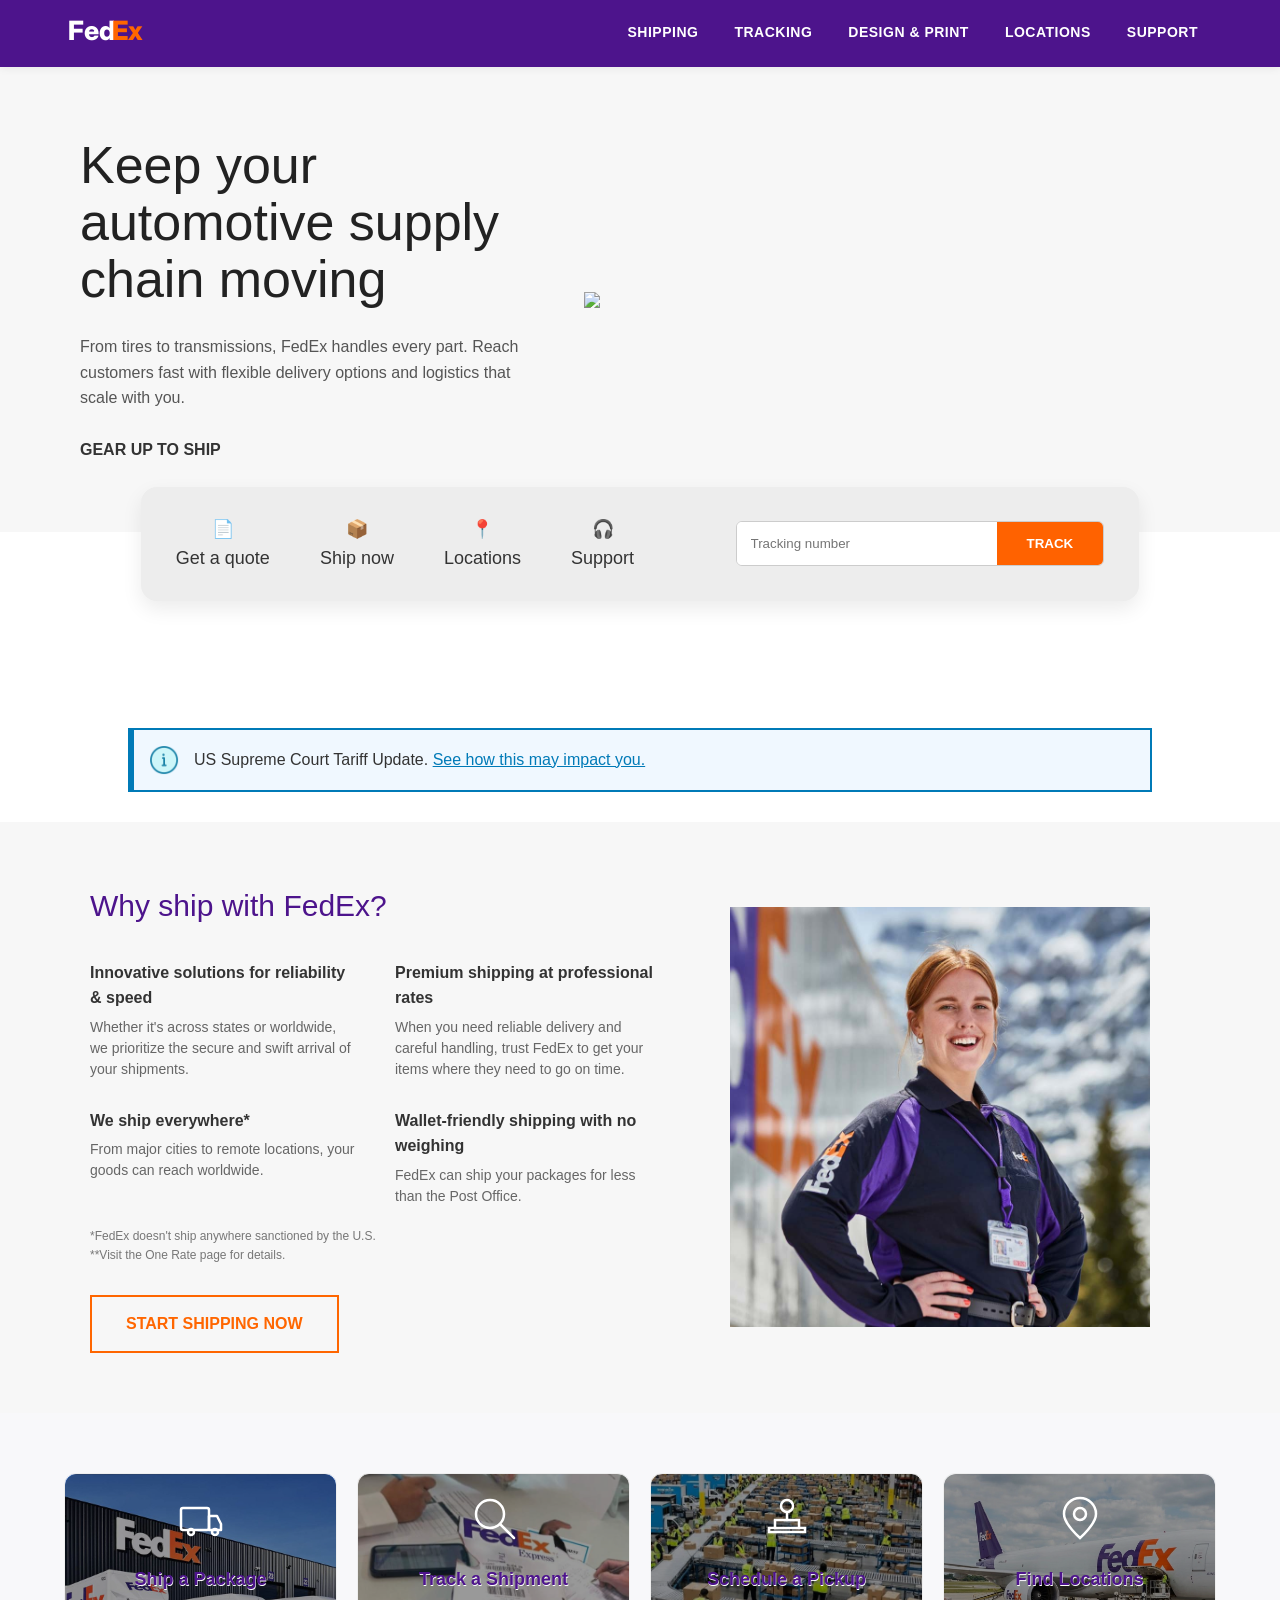
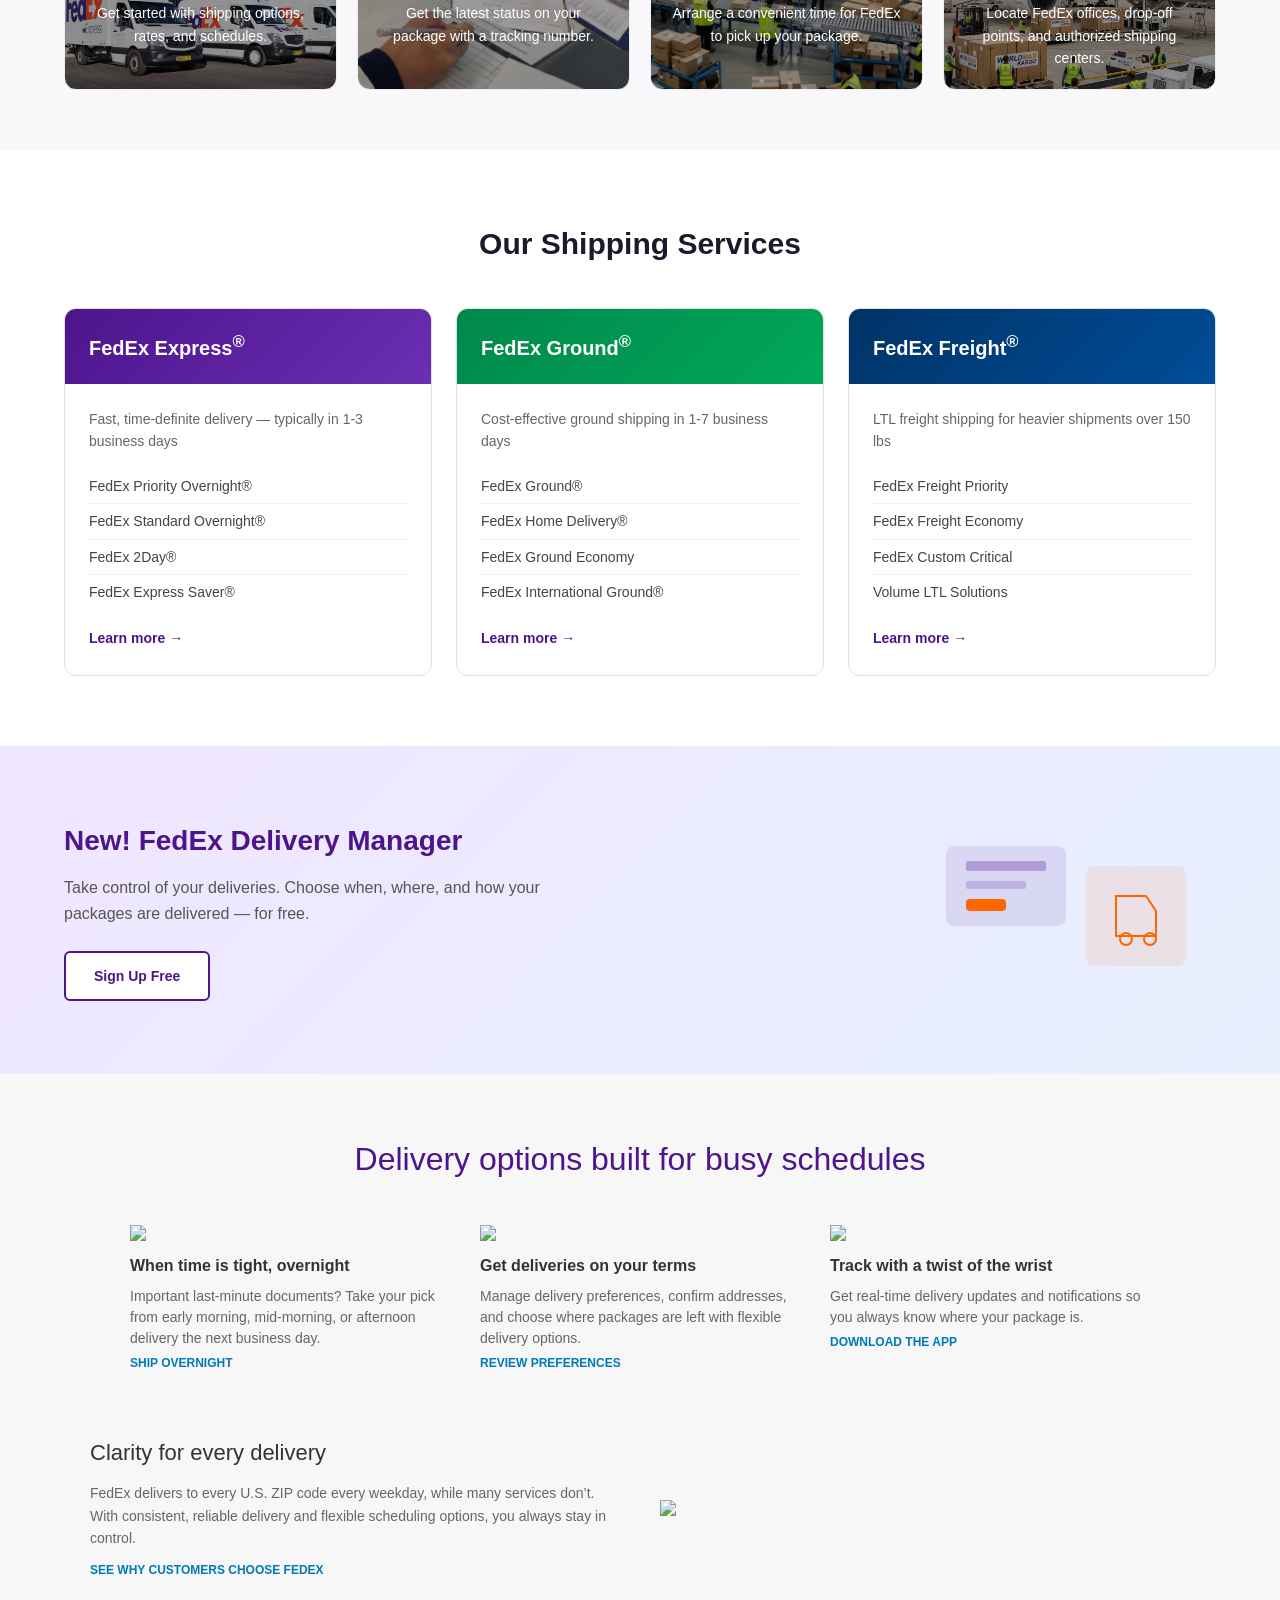
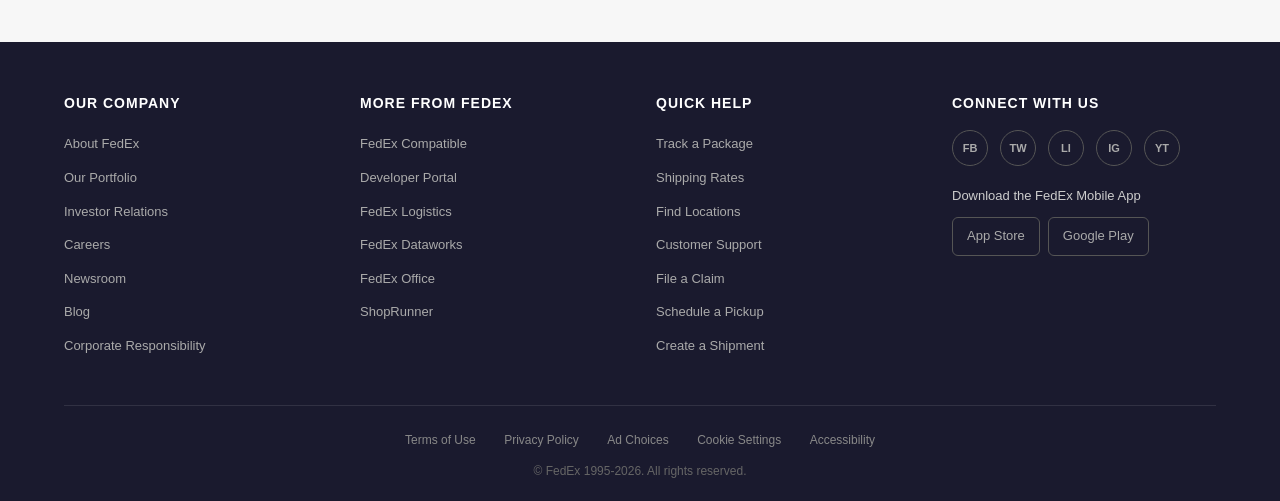
==== index.html @ 20c13614 "Update index.html" ====
<!DOCTYPE html>
<html lang="en">
<head>
  <meta charset="UTF-8">
  <meta name="viewport" content="width=device-width, initial-scale=1.0">
  <title>FedEx | Shipping, Tracking and Delivery</title>
  <link rel="preconnect" href="https://fonts.googleapis.com">
  <link href="https://fonts.googleapis.com/css2?family=Inter:wght@400;500;600;700;800&display=swap" rel="stylesheet">
  <link rel="stylesheet" href="/styles.css">

  
<style>

/* ===== COLORS ===== */
:root{
  --fedex-purple:#4D148C;
  --fedex-orange:#FF6200;
  --fedex-blue:#007AB7;
}

/* ===== BASE ===== */
body{
  margin:0;
  font-family:"Helvetica Neue", Helvetica, Arial, sans-serif;
}

/* ===== HEADER ===== */
.header{
  background:var(--fedex-purple);
  color:#fff;
  padding:14px 40px;
  display:flex;
  align-items:center;
  justify-content:space-between;
}

.logo{
  font-size:26px;
  font-weight:800;
}

.logo span{
  color:var(--fedex-orange);
}

.nav{
  display:flex;
  gap:30px;
}

.nav a{
  color:#fff;
  text-decoration:none;
  font-size:14px;
  transition:0.2s;
}

.nav a:hover{
  opacity:0.7;
}

/* ===== HERO ===== */
.hero-wrap{
  display:flex;
  justify-content:space-between;
  align-items:center;
  padding:70px 80px;
  background:#f7f7f7;
}

.hero-text{
  width:42%;
}

.hero-text h1{
  font-size:52px;
  font-weight:300;
  line-height:1.1;
  color:#222;
}

.hero-text p{
  color:#555;
  line-height:1.6;
}

.hero-text a{US Supreme US Supreme 
  color:var(--fedex-blue);
  font-weight:600;
  text-decoration:none;
}

/* IMAGE */
.hero-img{
  width:55%;
}

.hero-img img{
  width:100%;
}

/* ===== ACTION BAR ===== */
.action-bar{
  width:78%;
  margin:-45px auto 20px;
  background:#ededed;
  border-radius:16px;
  padding:28px 35px;
  display:flex;
  justify-content:space-between;
  align-items:center;
  box-shadow:0 8px 20px rgba(0,0,0,0.08);
}

/* ICONS */
.action-icons{
  display:flex;
  gap:50px;
}

.icon{
  text-align:center;
  cursor:pointer;
  transition:0.3s;
  font-size:18px;
}

.icon:hover{
  transform:translateY(-6px);
}

/* TRACK */
.track{
  display:flex;
  background:#fff;
  border-radius:6px;
  border:1px solid #ccc;
  overflow:hidden;
}

.track input{
  border:none;
  padding:14px;
  width:260px;
  outline:none;
}

.track input:focus{
  box-shadow:inset 0 0 0 2px var(--fedex-blue);
}

.track button{
  background:var(--fedex-orange);
  color:#fff;
  border:none;
  padding:0 30px;
  font-weight:700;
  cursor:pointer;
}

.track button:hover{
  background:#e65a00;
}

/* ===== MOBILE ===== */
@media (max-width:768px){

  .header{
    padding:14px 20px;
  }

  .nav{
    display:none;
  }

  .hero-wrap{
    flex-direction:column;
    padding:30px 20px;
  }

  .hero-text{
    width:100%;
  }

  .hero-text h1{
    font-size:50px;
  }

  .hero-img{
    width:100%;
    margin-top:20px;
  }

  .action-bar{
    flex-direction:column;
    gap:20px;
    width:90%;
    padding:20px;
  }

  .action-icons{
    justify-content:space-between;
    width:100%;
    gap:10px;
  }

  .icon{
    font-size:14px;
  }

  .track{
    width:100%;
  }

  .track input{
    width:70%;
  }

  .track button{
    width:30%;
  }

}
/* ===== HEADER NAV LINKS ===== */
.main-nav a, 
.nav-link {
  color: #fff;       /* ensures links are white on desktop */
  text-decoration: none;
  font-size: 14px;
  transition: 0.2s;
}

.main-nav a:hover, 
.nav-link:hover {
  opacity: 0.7;
}

  /* Mobile nav links */
@media (max-width: 768px) {
  .main-nav {
    display: none; /* initially hidden */
    flex-direction: column;
    background: #fff; /* white background for mobile menu */
    position: absolute;
    top: 70px; /* below header */
    left: 0;
    width: 100%;
    padding: 20px;
    z-index: 1000;
  }

  .main-nav a {
    color: #000;   /* black links on mobile */
    padding: 10px 0;
    font-size: 16px;
  }

  .main-nav.show {
    display: flex; /* show menu when toggled */
  }
}
</style>
</head>
<body >


  <!-- Main Header -->
  <header class="main-header" style="background:var(--fedex-purple);">
    <div class="container header-inner">
      <a href="/" class="logo">
        <svg viewBox="0 0 200 60" width="140" height="42">
          <text x="5" y="42" font-family="Inter, sans-serif" font-weight="800" font-size="38" fill="#fff">Fed</text>
          <text x="69" y="42" font-family="Inter, sans-serif" font-weight="800" font-size="38" fill="#FF6600">Ex</text>
        </svg>
      </a>
      <nav class="main-nav" >
        <a href="/shipping.html" class="nav-link">Shipping</a>
        <a href="/tracking.html" class="nav-link">Tracking</a>
        <a href="#" class="nav-link">Design & Print</a>
        <a href="/locations.html" class="nav-link">Locations</a>
        <a href="/support.html" class="nav-link">Support</a>
        
      </nav>
      <button class="mobile-menu-btn" aria-label="Menu" >
        <span></span><span></span><span></span>
      </button>
    </div>
  </header>




<!-- HERO -->
<div class="hero-wrap">

  <div class="hero-text">
    <h1>
      Keep your<br>
      automotive supply<br>
      chain moving
    </h1>
   <br>
    <p>
      From tires to transmissions, FedEx handles every part. Reach customers fast with flexible delivery options and logistics that scale with you.
    </p>
 <br>
    <a href="#">GEAR UP TO SHIP</a>
    <br>
  </div>

  <div class="hero-img">
    <img src="1200x420_Auto_hero.gif">
  </div>

</div>


<!-- ACTION BAR -->
<div class="action-bar">

  <div class="action-icons">

    <div class="icon">
      📄
      <div>Get a quote</div>
    </div>

    <div class="icon">
      📦
      <div>Ship now</div>
    </div>

    <div class="icon">
      📍
      <div>Locations</div>
    </div>

    <div class="icon">
      🎧
      <div>Support</div>
    </div>

  </div>

  <div class="track">
    <input type="text" placeholder="Tracking number">
    <button>TRACK</button>
  </div>

</div>

  <br>
  <br>
  <br>
  <!-- Info Banner -->
<div style="border:2px solid #007ab7; border-left:6px solid #007ab7; background:#f0f8ff; padding:15px; margin:30px auto; width:80%;">

  <div style="display:flex; align-items:center; gap:15px;">
    
    <span style="width:30px">
      <img src="info_11980550.png">
    </span>

    <p style="margin:0; font-family:Arial, sans-serif;">
      US Supreme Court Tariff Update.
      <a href="#" style="color:#007ab7; text-decoration:underline;">
        See how this may impact you.
      </a>
    </p>

  </div>
</div>


<div style="font-family: 'Helvetica Neue', Arial, sans-serif; background:#f7f7f7; padding:60px 20px;">

  <div style="max-width:1100px; margin:0 auto; display:flex; flex-wrap:wrap; align-items:center;">

    <!-- LEFT SIDE (TEXT) -->
    <div class="text-block" style="flex:1 1 520px; padding-right:30px; box-sizing:border-box; order:1;">

      <h2 style="
        font-size:30px;
        font-weight:400;
        color:#4d148c;
        margin-bottom:30px;
      ">
        Why ship with FedEx?
      </h2>

      <div style="display:grid; grid-template-columns:1fr 1fr; gap:28px 40px;">

        <div>
          <h4 style="font-size:16px; font-weight:600; margin-bottom:6px;">Innovative solutions for reliability & speed</h4>
          <p style="font-size:14px; color:#666; line-height:1.5;">
            Whether it's across states or worldwide, we prioritize the secure and swift arrival of your shipments.
          </p>
        </div>

        <div>
          <h4 style="font-size:16px; font-weight:600; margin-bottom:6px;">Premium shipping at professional rates</h4>
          <p style="font-size:14px; color:#666; line-height:1.5;">
            When you need reliable delivery and careful handling, trust FedEx to get your items where they need to go on time.
          </p>
        </div>

        <div>
          <h4 style="font-size:16px; font-weight:600; margin-bottom:6px;">We ship everywhere*</h4>
          <p style="font-size:14px; color:#666; line-height:1.5;">
            From major cities to remote locations, your goods can reach worldwide.
          </p>
        </div>

        <div>
          <h4 style="font-size:16px; font-weight:600; margin-bottom:6px;">Wallet-friendly shipping with no weighing</h4>
          <p style="font-size:14px; color:#666; line-height:1.5;">
            FedEx can ship your packages for less than the Post Office.
          </p>
        </div>

      </div>

      <div style="margin-top:20px; font-size:12px; color:#777;">
        <div>*FedEx doesn't ship anywhere sanctioned by the U.S.</div>
        <div>**Visit the One Rate page for details.</div>
      </div>

      <div style="margin-top:30px;">
        <a href="#" style="
          display:inline-block;
          padding:14px 34px;
          border:2px solid #ff6600;
          color:#ff6600;
          text-decoration:none;
          font-weight:600;
        ">
          START SHIPPING NOW
        </a>
      </div>

    </div>

    <!-- RIGHT SIDE (IMAGE) -->
    <div class="image-block" style="flex:1 1 420px; text-align:center; order:2;">
      <img src="POD_WhyShip6.jpg"
           alt="FedEx worker"
           style="width:100%; max-width:420px; display:block; margin:0 auto;">
    </div>

  </div>

  <!-- RESPONSIVE -->
  <style>
    @media (max-width: 768px) {

      .image-block {
        order: 1 !important;
        margin-bottom: 25px;
      }

      .text-block {
        order: 2 !important;
        padding-right: 0 !important;
      }

      div[style*="grid-template-columns:1fr 1fr"] {
        grid-template-columns: 1fr !important;
      }

    }
  </style>

</div>
  <!-- Quick Actions -->
 
<section class="quick-actions">
  <div class="container">
    <div class="actions-grid" style="display: flex; flex-wrap: wrap; gap: 20px; justify-content: center;">
      
      <!-- Ship a Package -->
      <a href="/shipping.html" class="action-card" style="
          flex: 1 1 250px;
          display: block;
          position: relative;
          background-image: url('126545.jpg');
          background-size: cover;
          background-position: center;
          color: white;
          padding: 20px;
          border-radius: 12px;
          text-decoration: none;
          overflow: hidden;
        ">
        <div style="position: absolute; inset: 0; background: rgba(0,0,0,0.4); border-radius: 12px;"></div>
        <div class="action-icon" style="position: relative; z-index: 1;">
          <svg width="48" height="48" viewBox="0 0 48 48" fill="none">
            <rect x="4" y="14" width="28" height="22" rx="2" stroke="#FFFFFF" stroke-width="2.5"/>
            <path d="M32 22H40L44 30V36H32V22Z" stroke="#FFFFFF" stroke-width="2.5" stroke-linejoin="round"/>
            <circle cx="14" cy="38" r="3" stroke="#FFFFFF" stroke-width="2.5"/>
            <circle cx="38" cy="38" r="3" stroke="#FFFFFF" stroke-width="2.5"/>
          </svg>
        </div>
        <h3 style="position: relative; z-index:1; text-shadow: 0.5px 0.5px 0.5px #fff">Ship a Package</h3>
        <p style="position: relative; z-index:1;color:#fff">Get started with shipping options, rates, and schedules.</p>
      </a>

      <!-- Track a Shipment -->
      <a href="/tracking.html" class="action-card" style="
          flex: 1 1 250px;
          display: block;
          position: relative;
          background-image: url('126539.jpg');
          background-size: cover;
          background-position: center;
          color: white;
          padding: 20px;
          border-radius: 12px;
          text-decoration: none;
          overflow: hidden;
        ">
        <div style="position: absolute; inset: 0; background: rgba(0,0,0,0.4); border-radius: 12px;"></div>
        <div class="action-icon" style="position: relative; z-index:1;">
          <svg width="48" height="48" viewBox="0 0 48 48" fill="none">
            <circle cx="20" cy="20" r="14" stroke="#FFFFFF" stroke-width="2.5"/>
            <line x1="30" y1="30" x2="44" y2="44" stroke="#FFFFFF" stroke-width="2.5" stroke-linecap="round"/>
          </svg>
        </div>
        <h3 style="position: relative; z-index:1;text-shadow: 0.5px 0.5px 0.5px #fff">Track a Shipment</h3>
        <p style="position: relative; z-index:1;color:#fff">Get the latest status on your package with a tracking number.</p>
      </a>

      <!-- Schedule a Pickup -->
      <a href="/pickup.html" class="action-card" style="
          flex: 1 1 250px;
          display: block;
          position: relative;
          background-image: url('126541.jpg');
          background-size: cover;
          background-position: center;
          color: white;
          padding: 20px;
          border-radius: 12px;
          text-decoration: none;
          overflow: hidden;
        ">
        <div style="position: absolute; inset: 0; background: rgba(0,0,0,0.4); border-radius: 12px;"></div>
        <div class="action-icon" style="position: relative; z-index:1;">
          <svg width="48" height="48" viewBox="0 0 48 48" fill="none">
            <path d="M6 34H42V38H6V34Z" stroke="#FFFFFF" stroke-width="2.5" stroke-linecap="round"/>
            <path d="M12 34V26H36V34" stroke="#FFFFFF" stroke-width="2.5" stroke-linecap="round"/>
            <path d="M24 26V18" stroke="#FFFFFF" stroke-width="2.5" stroke-linecap="round"/>
            <circle cx="24" cy="12" r="6" stroke="#FFFFFF" stroke-width="2.5"/>
          </svg>
        </div>
        <h3 style="position: relative; z-index:1;text-shadow: 0.5px 0.5px 0.5px #fff">Schedule a Pickup</h3>
        <p style="position: relative; z-index:1;color:#fff">Arrange a convenient time for FedEx to pick up your package.</p>
      </a>

      <!-- Find Locations -->
      <a href="/locations.html" class="action-card" style="
          flex: 1 1 250px;
          display: block;
          position: relative;
          background-image: url('126542.jpg');
          background-size: cover;
          background-position: center;
          color: white;
          padding: 20px;
          border-radius: 12px;
          text-decoration: none;
          overflow: hidden;
        ">
        <div style="position: absolute; inset: 0; background: rgba(0,0,0,0.4); border-radius: 12px;"></div>
        <div class="action-icon" style="position: relative; z-index:1;">
          <svg width="48" height="48" viewBox="0 0 48 48" fill="none">
            <path d="M24 4C15.16 4 8 11.16 8 20C8 30 24 44 24 44C24 44 40 30 40 20C40 11.16 32.84 4 24 4Z" stroke="#FFFFFF" stroke-width="2.5"/>
            <circle cx="24" cy="20" r="6" stroke="#FFFFFF" stroke-width="2.5"/>
          </svg>
        </div>
        <h3 style="position: relative; z-index:1; text-shadow: 0.5px 0.5px 0.5px #fff">Find Locations</h3>
        <p style="position: relative; z-index:1; color:#fff">Locate FedEx offices, drop-off points, and authorized shipping centers.</p>
      </a>

    </div>
  </div>
</section>

  <!-- Services Section -->
  <section class="services-section">
    <div class="container">
      <h2>Our Shipping Services</h2>
      <div class="services-grid">
        <div class="service-card">
          <div class="service-header express">
            <h3>FedEx Express<sup>&reg;</sup></h3>
          </div>
          <div class="service-body">
            <p>Fast, time-definite delivery — typically in 1-3 business days</p>
            <ul>
              <li>FedEx Priority Overnight&reg;</li>
              <li>FedEx Standard Overnight&reg;</li>
              <li>FedEx 2Day&reg;</li>
              <li>FedEx Express Saver&reg;</li>
            </ul>
            <a href="/shipping.html" class="service-link">Learn more &rarr;</a>
          </div>
        </div>
        <div class="service-card">
          <div class="service-header ground">
            <h3>FedEx Ground<sup>&reg;</sup></h3>
          </div>
          <div class="service-body">
            <p>Cost-effective ground shipping in 1-7 business days</p>
            <ul>
              <li>FedEx Ground&reg;</li>
              <li>FedEx Home Delivery&reg;</li>
              <li>FedEx Ground Economy</li>
              <li>FedEx International Ground&reg;</li>
            </ul>
            <a href="/shipping.html" class="service-link">Learn more &rarr;</a>
          </div>
        </div>
        <div class="service-card">
          <div class="service-header freight">
            <h3>FedEx Freight<sup>&reg;</sup></h3>
          </div>
          <div class="service-body">
            <p>LTL freight shipping for heavier shipments over 150 lbs</p>
            <ul>
              <li>FedEx Freight Priority</li>
              <li>FedEx Freight Economy</li>
              <li>FedEx Custom Critical</li>
              <li>Volume LTL Solutions</li>
            </ul>
            <a href="/shipping.html" class="service-link">Learn more &rarr;</a>
          </div>
        </div>
      </div>
    </div>
  </section>

  <!-- Promo Banner -->
  <section class="promo-banner">
    <div class="container">
      <div class="promo-content">
        <div class="promo-text">
          <h2>New! FedEx Delivery Manager</h2>
          <p>Take control of your deliveries. Choose when, where, and how your packages are delivered — for free.</p>
          <a href="#" class="btn-secondary">Sign Up Free</a>
        </div>
        <div class="promo-visual">
          <div class="promo-illustration">
            <svg viewBox="0 0 300 200" width="300" height="200">
              <rect x="30" y="40" width="120" height="80" rx="8" fill="#4D148C" opacity="0.1"/>
              <rect x="50" y="55" width="80" height="10" rx="2" fill="#4D148C" opacity="0.3"/>
              <rect x="50" y="75" width="60" height="8" rx="2" fill="#4D148C" opacity="0.2"/>
              <rect x="50" y="93" width="40" height="12" rx="4" fill="#FF6600"/>
              <rect x="170" y="60" width="100" height="100" rx="8" fill="#FF6600" opacity="0.1"/>
              <path d="M200 90 L230 90 L240 105 L240 130 L200 130 Z" stroke="#FF6600" stroke-width="2" fill="none"/>
              <circle cx="210" cy="133" r="6" stroke="#FF6600" stroke-width="2" fill="none"/>
              <circle cx="234" cy="133" r="6" stroke="#FF6600" stroke-width="2" fill="none"/>
            </svg>
          </div>
        </div>
      </div>
    </div>
  </section>

 <div style="font-family:'Helvetica Neue', Arial, sans-serif; background:#f7f7f7; padding:60px 20px;">

  <div style="max-width:1100px; margin:0 auto;">

    <!-- TITLE -->
    <h2 style="
      text-align:center;
      font-size:32px;
      font-weight:400;
      color:#4d148c;
      margin-bottom:40px;
    ">
      Delivery options built for busy schedules
    </h2>

    <!-- TOP 3 CARDS -->
    <div class="cards" style="
      display:flex;
      gap:30px;
      justify-content:center;
      flex-wrap:wrap;
    ">

      <!-- CARD 1 -->
      <div style="flex:1 1 300px; max-width:320px;">
        <img src="https://www.fedex.com/content/dam/fedex/us-united-states/shipping/images/POD_Overnight_Consumer_727x463.jpg" style="width:100%; margin-bottom:12px;">
        <h4 style="font-size:16px; font-weight:600; margin-bottom:8px;">
          When time is tight, overnight
        </h4>
        <p style="font-size:14px; color:#666; line-height:1.5;">
          Important last-minute documents? Take your pick from early morning, mid-morning, or afternoon delivery the next business day.
        </p>
        <a href="#" style="color:#007ab7; font-size:12px; font-weight:600; text-decoration:none;">
          SHIP OVERNIGHT
        </a>
      </div>

      <!-- CARD 2 -->
      <div style="flex:1 1 300px; max-width:320px;">
        <img src="https://www.fedex.com/content/dam/fedex/us-united-states/shipping/images/POD_FDM_Consumer_727x463_AP26.jpg" style="width:100%; margin-bottom:12px;">
        <h4 style="font-size:16px; font-weight:600; margin-bottom:8px;">
          Get deliveries on your terms
        </h4>
        <p style="font-size:14px; color:#666; line-height:1.5;">
          Manage delivery preferences, confirm addresses, and choose where packages are left with flexible delivery options.
        </p>
        <a href="#" style="color:#007ab7; font-size:12px; font-weight:600; text-decoration:none;">
          REVIEW PREFERENCES
        </a>
      </div>

      <!-- CARD 3 -->
      <div style="flex:1 1 300px; max-width:320px;">
        <img src="https://www.fedex.com/content/dam/fedex/us-united-states/shipping/images/POD_WatchApp_Consumer_727x463.jpg" style="width:100%; margin-bottom:12px;">
        <h4 style="font-size:16px; font-weight:600; margin-bottom:8px;">
          Track with a twist of the wrist
        </h4>
        <p style="font-size:14px; color:#666; line-height:1.5;">
          Get real-time delivery updates and notifications so you always know where your package is.
        </p>
        <a href="#" style="color:#007ab7; font-size:12px; font-weight:600; text-decoration:none;">
          DOWNLOAD THE APP
        </a>
      </div>

    </div>

    <!-- CLARITY SECTION -->
    <div style="
      margin-top:60px;
      display:flex;
      align-items:center;
      gap:40px;
      flex-wrap:wrap;
    ">

      <!-- TEXT -->
      <div class="clarity-text" style="flex:1 1 450px; order:1;">

        <h3 style="
          font-size:22px;
          font-weight:400;
          color:#333;
          margin-bottom:12px;
        ">
          Clarity for every delivery
        </h3>

        <p style="font-size:14px; color:#666; line-height:1.6;">
          FedEx delivers to every U.S. ZIP code every weekday, while many services don’t. 
          With consistent, reliable delivery and flexible scheduling options, you always stay in control.
        </p>

        <a href="#" style="
          display:inline-block;
          margin-top:12px;
          font-size:12px;
          color:#007ab7;
          font-weight:600;
          text-decoration:none;
        ">
          SEE WHY CUSTOMERS CHOOSE FEDEX
        </a>

      </div>

      <!-- IMAGE -->
      <div class="clarity-img" style="flex:1 1 450px; order:2;">
        <img src="https://www.fedex.com/content/dam/fedex/us-united-states/shipping/images/POD_Feature_WhyChooseFX_727x463_March_24_2026.jpg" style="width:100%;">
      </div>

    </div>

  </div>

  <!-- RESPONSIVE -->
  <style>
    @media (max-width: 768px) {

      /* stack cards */
      .cards {
        flex-direction: column !important;
        align-items: center;
      }

      /* image FIRST on mobile */
      .clarity-img {
        order: 1 !important;
        margin-bottom: 20px;
      }

      .clarity-text {
        order: 2 !important;
        text-align: left;
      }

    }
  </style>

</div>

  <!-- Footer -->
  <footer class="main-footer">
    <div class="container">
      <div class="footer-grid">
        <div class="footer-col">
          <h4>Our Company</h4>
          <ul>
            <li><a href="#">About FedEx</a></li>
            <li><a href="#">Our Portfolio</a></li>
            <li><a href="#">Investor Relations</a></li>
            <li><a href="#">Careers</a></li>
            <li><a href="#">Newsroom</a></li>
            <li><a href="#">Blog</a></li>
            <li><a href="#">Corporate Responsibility</a></li>
          </ul>
        </div>
        <div class="footer-col">
          <h4>More From FedEx</h4>
          <ul>
            <li><a href="#">FedEx Compatible</a></li>
            <li><a href="#">Developer Portal</a></li>
            <li><a href="#">FedEx Logistics</a></li>
            <li><a href="#">FedEx Dataworks</a></li>
            <li><a href="#">FedEx Office</a></li>
            <li><a href="#">ShopRunner</a></li>
          </ul>
        </div>
        <div class="footer-col">
          <h4>Quick Help</h4>
          <ul>
            <li><a href="/tracking.html">Track a Package</a></li>
            <li><a href="/shipping.html">Shipping Rates</a></li>
            <li><a href="/locations.html">Find Locations</a></li>
            <li><a href="/support.html">Customer Support</a></li>
            <li><a href="#">File a Claim</a></li>
            <li><a href="#">Schedule a Pickup</a></li>
            <li><a href="#">Create a Shipment</a></li>
          </ul>
        </div>
        <div class="footer-col">
          <h4>Connect With Us</h4>
          <div class="social-links">
            <a href="#" aria-label="Facebook">FB</a>
            <a href="#" aria-label="Twitter">TW</a>
            <a href="#" aria-label="LinkedIn">LI</a>
            <a href="#" aria-label="Instagram">IG</a>
            <a href="#" aria-label="YouTube">YT</a>
          </div>
          <div class="footer-app">
            <p>Download the FedEx Mobile App</p>
            <div class="app-badges">
              <a href="#" class="app-badge">App Store</a>
              <a href="#" class="app-badge">Google Play</a>
            </div>
          </div>
        </div>
      </div>
      <div class="footer-bottom">
        <div class="footer-bottom-links">
          <a href="#">Terms of Use</a>
          <a href="#">Privacy Policy</a>
          <a href="#">Ad Choices</a>
          <a href="#">Cookie Settings</a>
          <a href="#">Accessibility</a>
        </div>
        <p>&copy; FedEx 1995-2026. All rights reserved.</p>
      </div>
    </div>
  </footer>


  <script src="/app.js"></script>

  <!-- ================= SCRIPT ================= -->
<script>
function switchTab(tab){
  let tabs=document.querySelectorAll('.mobile-tab');
  tabs.forEach(t=>t.classList.remove('active'));

  if(tab==='track'){
    tabs[1].classList.add('active');
    document.getElementById('trackPanel').style.display='block';
  }
}
</script>

  <script>
const mobileBtn = document.querySelector('.mobile-menu-btn');
const nav = document.querySelector('.main-nav');

mobileBtn.addEventListener('click', () => {
  nav.classList.toggle('show');
});
</script>
</body>
</html>
---- styles.css ----
/* ===== Reset & Base ===== */
*, *::before, *::after { box-sizing: border-box; margin: 0; padding: 0; }
html { scroll-behavior: smooth; }
body { font-family: 'Inter', -apple-system, BlinkMacSystemFont, 'Segoe UI', sans-serif; color: #333; line-height: 1.6; background: #fff; }
a { text-decoration: none; color: inherit; }
ul { list-style: none; }
img { max-width: 100%; display: block; }
.container { max-width: 1200px; margin: 0 auto; padding: 0 24px; }
.hidden { display: none !important; }

/* ===== Utility Bar ===== */
.utility-bar { background: #1a1a2e; color: #ccc; font-size: 12px; padding: 6px 0; }
.utility-bar-inner { display: flex; justify-content: space-between; align-items: center; }
.utility-links a, .utility-right a { color: #ccc; margin-right: 16px; transition: color 0.2s; }
.utility-links a:hover, .utility-right a:hover { color: #fff; }
.utility-right a:last-child { color: #FF6600; font-weight: 600; }

/* ===== Header ===== */
.main-header { background: #fff; border-bottom: 3px solid #4D148C; padding: 0; position: sticky; top: 0; z-index: 100; box-shadow: 0 2px 8px rgba(0,0,0,0.06); }
.header-inner { display: flex; align-items: center; justify-content: space-between; height: 64px; }
.logo svg { display: block; }
.main-nav { display: flex; gap: 0; color:#fff}
.nav-link { padding: 20px 18px; font-size: 14px; font-weight: 600; color: #333; text-transform: uppercase; letter-spacing: 0.5px; transition: all 0.2s; border-bottom: 3px solid transparent; margin-bottom: -3px; }
.nav-link:hover { color: #4D148C; border-bottom-color: #4D148C; }
.mobile-menu-btn { display: none; background: none; border: none; cursor: pointer; padding: 8px; }
.mobile-menu-btn span { display: block; width: 24px; height: 2px; background: #fff; margin: 5px 0; transition: 0.3s; }

/* ===== Hero ===== */
.hero { background: linear-gradient(135deg, #4D148C 0%, #2a0a52 50%, #1a062e 100%); color: #fff; padding: 60px 0 70px; position: relative; overflow: hidden; }
.hero::before { content: ''; position: absolute; top: -50%; right: -20%; width: 600px; height: 600px; background: radial-gradient(circle, rgba(255,102,0,0.15) 0%, transparent 70%); }
.hero-content { position: relative; z-index: 1; max-width: 700px; }
.hero h1 { font-size: 36px; font-weight: 800; margin-bottom: 28px; }

/* ===== Tracking Box ===== */
.tracking-box { background: #fff; border-radius: 12px; padding: 0; overflow: hidden; box-shadow: 0 8px 30px rgba(0,0,0,0.2); }
.tracking-tabs { display: flex; background: #f5f5f5; border-bottom: 2px solid #e0e0e0; }
.track-tab { flex: 1; padding: 14px 16px; font-size: 13px; font-weight: 700; color: #666; background: none; border: none; cursor: pointer; letter-spacing: 1px; transition: all 0.2s; border-bottom: 3px solid transparent; margin-bottom: -2px; }
.track-tab.active { color: #4D148C; background: #fff; border-bottom-color: #4D148C; }
.track-tab:hover:not(.active) { color: #333; background: #eee; }
.tracking-form { padding: 24px; color: #333; }
.tracking-form label { font-size: 11px; font-weight: 700; color: #666; letter-spacing: 1px; display: block; margin-bottom: 8px; }
.tracking-input-group { display: flex; gap: 12px; }
.tracking-input-group input, .ship-field input { flex: 1; padding: 14px 16px; border: 2px solid #ddd; border-radius: 6px; font-size: 15px; font-family: inherit; transition: border-color 0.2s; }
.tracking-input-group input:focus, .ship-field input:focus { border-color: #4D148C; outline: none; }
.ship-row { display: flex; gap: 16px; margin-bottom: 16px; }
.ship-field { flex: 1; }
.ship-field label { font-size: 11px; font-weight: 700; color: #666; letter-spacing: 1px; display: block; margin-bottom: 8px; }

/* ===== Buttons ===== */
.btn-primary { background: #FF6600; color: #fff; border: none; padding: 14px 32px; font-size: 14px; font-weight: 700; letter-spacing: 1px; border-radius: 6px; cursor: pointer; transition: all 0.2s; font-family: inherit; white-space: nowrap; }
.btn-primary:hover { background: #e55b00; transform: translateY(-1px); box-shadow: 0 4px 12px rgba(255,102,0,0.3); }
.btn-secondary { display: inline-block; background: #fff; color: #4D148C; border: 2px solid #4D148C; padding: 12px 28px; font-size: 14px; font-weight: 700; border-radius: 6px; cursor: pointer; transition: all 0.2s; font-family: inherit; }
.btn-secondary:hover { background: #4D148C; color: #fff; }

/* ===== Quick Actions ===== */
.quick-actions { padding: 60px 0; background: #f8f8fa; }
.actions-grid { display: grid; grid-template-columns: repeat(4, 1fr); gap: 24px; }
.action-card { background: #fff; border-radius: 12px; padding: 32px 24px; text-align: center; transition: all 0.3s; border: 1px solid #eee; }
.action-card:hover { transform: translateY(-4px); box-shadow: 0 12px 24px rgba(0,0,0,0.08); border-color: #4D148C; }
.action-icon { margin-bottom: 16px; }
.action-card h3 { font-size: 18px; color: #4D148C; margin-bottom: 8px; font-weight: 700; }
.action-card p { font-size: 14px; color: #666; }

/* ===== Services ===== */
.services-section { padding: 70px 0; }
.services-section h2 { text-align: center; font-size: 30px; font-weight: 800; margin-bottom: 40px; color: #1a1a2e; }
.services-grid { display: grid; grid-template-columns: repeat(3, 1fr); gap: 24px; }
.service-card { border-radius: 12px; overflow: hidden; border: 1px solid #e0e0e0; transition: all 0.3s; }
.service-card:hover { box-shadow: 0 8px 24px rgba(0,0,0,0.1); transform: translateY(-2px); }
.service-header { padding: 20px 24px; color: #fff; }
.service-header.express { background: linear-gradient(135deg, #4D148C, #6b2fb3); }
.service-header.ground { background: linear-gradient(135deg, #00884a, #00a85a); }
.service-header.freight { background: linear-gradient(135deg, #003366, #004d99); }
.service-header h3 { font-size: 20px; font-weight: 700; }
.service-body { padding: 24px; }
.service-body p { font-size: 14px; color: #666; margin-bottom: 16px; }
.service-body ul { margin-bottom: 16px; }
.service-body li { padding: 6px 0; font-size: 14px; color: #444; border-bottom: 1px solid #f0f0f0; }
.service-body li:last-child { border-bottom: none; }
.service-link { font-size: 14px; font-weight: 600; color: #4D148C; }
.service-link:hover { text-decoration: underline; }

/* ===== Promo Banner ===== */
.promo-banner { background: linear-gradient(135deg, #f0e6ff 0%, #e6f0ff 100%); padding: 60px 0; }
.promo-content { display: flex; align-items: center; justify-content: space-between; gap: 48px; }
.promo-text { flex: 1; }
.promo-text h2 { font-size: 28px; font-weight: 800; color: #4D148C; margin-bottom: 12px; }
.promo-text p { font-size: 16px; color: #555; margin-bottom: 24px; max-width: 480px; }
.promo-visual { flex-shrink: 0; }

/* ===== Business Section ===== */
.business-section { padding: 70px 0; }
.business-section h2 { text-align: center; font-size: 30px; font-weight: 800; margin-bottom: 40px; color: #1a1a2e; }
.business-grid { display: grid; grid-template-columns: repeat(4, 1fr); gap: 24px; }
.business-card { padding: 28px; border-radius: 12px; border: 1px solid #e0e0e0; transition: all 0.3s; }
.business-card:hover { border-color: #4D148C; box-shadow: 0 4px 16px rgba(77,20,140,0.1); }
.business-card h3 { font-size: 18px; font-weight: 700; color: #4D148C; margin-bottom: 10px; }
.business-card p { font-size: 14px; color: #666; margin-bottom: 14px; }
.business-card a { font-size: 14px; font-weight: 600; color: #FF6600; }
.business-card a:hover { text-decoration: underline; }

/* ===== Footer ===== */
.main-footer { background: #1a1a2e; color: #ccc; padding: 50px 0 0; }
.footer-grid { display: grid; grid-template-columns: repeat(4, 1fr); gap: 32px; padding-bottom: 40px; border-bottom: 1px solid rgba(255,255,255,0.1); }
.footer-col h4 { color: #fff; font-size: 14px; font-weight: 700; text-transform: uppercase; letter-spacing: 1px; margin-bottom: 16px; }
.footer-col li { margin-bottom: 8px; }
.footer-col a { font-size: 13px; color: #aaa; transition: color 0.2s; }
.footer-col a:hover { color: #FF6600; }
.social-links { display: flex; gap: 12px; margin-bottom: 20px; }
.social-links a { width: 36px; height: 36px; border-radius: 50%; border: 1px solid #555; display: flex; align-items: center; justify-content: center; font-size: 11px; font-weight: 700; color: #aaa; transition: all 0.2s; }
.social-links a:hover { border-color: #FF6600; color: #FF6600; }
.footer-app p { font-size: 13px; margin-bottom: 10px; }
.app-badges { display: flex; gap: 8px; }
.app-badge { padding: 8px 14px; border: 1px solid #555; border-radius: 6px; font-size: 11px; color: #aaa; }
.app-badge:hover { border-color: #FF6600; color: #FF6600; }
.footer-bottom { padding: 20px 0; text-align: center; }
.footer-bottom-links { margin-bottom: 10px; }
.footer-bottom-links a { font-size: 12px; color: #888; margin: 0 12px; }
.footer-bottom-links a:hover { color: #FF6600; }
.footer-bottom p { font-size: 12px; color: #666; }

/* ===== Page Specific Styles ===== */
.page-header { background: linear-gradient(135deg, #4D148C, #2a0a52); color: #fff; padding: 40px 0; }
.page-header h1 { font-size: 32px; font-weight: 800; }
.page-header p { font-size: 16px; opacity: 0.8; margin-top: 8px; }
.page-content { padding: 50px 0; }

/* Tracking Page */
.tracking-result { background: #f8f8fa; border-radius: 12px; padding: 32px; margin-top: 32px; }
.tracking-timeline { margin-top: 24px; }
.timeline-item { display: flex; gap: 16px; padding: 16px 0; border-left: 3px solid #4D148C; padding-left: 24px; position: relative; }
.timeline-item::before { content: ''; position: absolute; left: -7px; top: 20px; width: 12px; height: 12px; background: #4D148C; border-radius: 50%; }
.timeline-item.current::before { background: #FF6600; box-shadow: 0 0 0 4px rgba(255,102,0,0.2); }
.timeline-date { font-size: 13px; color: #888; min-width: 140px; }
.timeline-detail { font-size: 14px; }
.timeline-detail strong { display: block; color: #333; }
.timeline-detail span { color: #666; }

/* Shipping Page */
.shipping-options { display: grid; grid-template-columns: repeat(2, 1fr); gap: 24px; margin-top: 32px; }
.shipping-option { border: 2px solid #e0e0e0; border-radius: 12px; padding: 28px; transition: all 0.3s; cursor: pointer; }
.shipping-option:hover { border-color: #4D148C; box-shadow: 0 4px 16px rgba(77,20,140,0.1); }
.shipping-option h3 { font-size: 20px; color: #4D148C; margin-bottom: 8px; }
.shipping-option .price { font-size: 24px; font-weight: 800; color: #FF6600; margin: 12px 0; }
.shipping-option .delivery { font-size: 14px; color: #00884a; font-weight: 600; }
.shipping-option ul { margin-top: 12px; }
.shipping-option li { font-size: 13px; color: #666; padding: 4px 0; padding-left: 16px; position: relative; }
.shipping-option li::before { content: '✓'; position: absolute; left: 0; color: #00884a; font-weight: 700; }

/* Locations Page */
.location-search { background: #f8f8fa; padding: 32px; border-radius: 12px; margin-bottom: 32px; }
.location-search-inner { display: flex; gap: 12px; max-width: 600px; }
.location-search input { flex: 1; padding: 14px 16px; border: 2px solid #ddd; border-radius: 6px; font-size: 15px; font-family: inherit; }
.location-search input:focus { border-color: #4D148C; outline: none; }
.locations-list { display: grid; grid-template-columns: repeat(3, 1fr); gap: 24px; }
.location-card { border: 1px solid #e0e0e0; border-radius: 12px; padding: 24px; transition: all 0.3s; }
.location-card:hover { border-color: #4D148C; box-shadow: 0 4px 12px rgba(0,0,0,0.08); }
.location-card h3 { font-size: 16px; color: #4D148C; margin-bottom: 8px; }
.location-card p { font-size: 13px; color: #666; margin-bottom: 4px; }
.location-card .location-type { display: inline-block; background: #f0e6ff; color: #4D148C; font-size: 11px; font-weight: 700; padding: 4px 10px; border-radius: 20px; margin-bottom: 12px; }
.location-hours { font-size: 12px; color: #00884a; font-weight: 600; margin-top: 8px; }

/* Support Page */
.support-grid { display: grid; grid-template-columns: repeat(3, 1fr); gap: 24px; }
.support-card { border: 1px solid #e0e0e0; border-radius: 12px; padding: 28px; text-align: center; transition: all 0.3s; }
.support-card:hover { border-color: #4D148C; box-shadow: 0 4px 16px rgba(77,20,140,0.1); }
.support-card h3 { font-size: 18px; color: #4D148C; margin: 16px 0 8px; }
.support-card p { font-size: 14px; color: #666; margin-bottom: 16px; }
.faq-section { margin-top: 48px; }
.faq-section h2 { font-size: 24px; font-weight: 800; margin-bottom: 24px; }
.faq-item { border: 1px solid #e0e0e0; border-radius: 8px; margin-bottom: 12px; overflow: hidden; }
.faq-question { padding: 16px 20px; font-weight: 600; cursor: pointer; display: flex; justify-content: space-between; align-items: center; transition: background 0.2s; }
.faq-question:hover { background: #f8f8fa; }
.faq-question::after { content: '+'; font-size: 20px; font-weight: 700; color: #4D148C; }
.faq-item.open .faq-question::after { content: '−'; }
.faq-answer { padding: 0 20px 16px; font-size: 14px; color: #666; display: none; }
.faq-item.open .faq-answer { display: block; }

/* Login Page */
.login-container { max-width: 440px; margin: 0 auto; padding: 48px 0; }
.login-box { background: #fff; border: 1px solid #e0e0e0; border-radius: 12px; padding: 36px; }
.login-box h2 { font-size: 24px; font-weight: 800; color: #4D148C; margin-bottom: 8px; }
.login-box .subtitle { font-size: 14px; color: #666; margin-bottom: 28px; }
.form-group { margin-bottom: 20px; }
.form-group label { font-size: 13px; font-weight: 600; color: #333; display: block; margin-bottom: 6px; }
.form-group input { width: 100%; padding: 12px 14px; border: 2px solid #ddd; border-radius: 6px; font-size: 15px; font-family: inherit; transition: border-color 0.2s; }
.form-group input:focus { border-color: #4D148C; outline: none; }
.form-options { display: flex; justify-content: space-between; align-items: center; margin-bottom: 24px; font-size: 13px; }
.form-options label { display: flex; align-items: center; gap: 6px; cursor: pointer; }
.form-options a { color: #4D148C; font-weight: 600; }
.login-btn { width: 100%; padding: 14px; background: #4D148C; color: #fff; border: none; border-radius: 6px; font-size: 15px; font-weight: 700; cursor: pointer; transition: background 0.2s; font-family: inherit; }
.login-btn:hover { background: #3a0f6a; }
.login-divider { text-align: center; margin: 24px 0; position: relative; }
.login-divider::before { content: ''; position: absolute; top: 50%; left: 0; right: 0; height: 1px; background: #ddd; }
.login-divider span { background: #fff; padding: 0 16px; position: relative; color: #888; font-size: 13px; }
.create-account { display: block; text-align: center; padding: 14px; border: 2px solid #FF6600; color: #FF6600; border-radius: 6px; font-weight: 700; font-size: 14px; transition: all 0.2s; }
.create-account:hover { background: #FF6600; color: #fff; }

/* ===== Responsive ===== */
@media (max-width: 1024px) {
  .actions-grid, .business-grid, .footer-grid { grid-template-columns: repeat(2, 1fr); }
  .services-grid { grid-template-columns: 1fr; }
  .locations-list { grid-template-columns: repeat(2, 1fr); }
}
@media (max-width: 768px) {
  .main-nav { display: none; }
  .mobile-menu-btn { display: block; }
  .hero h1 { font-size: 26px; }
  .actions-grid, .business-grid, .shipping-options { grid-template-columns: 1fr; }
  .promo-content { flex-direction: column; text-align: center; }
  .promo-visual { display: none; }
  .tracking-input-group { flex-direction: column; }
  .ship-row { flex-direction: column; }
  .footer-grid { grid-template-columns: 1fr; }
  .support-grid { grid-template-columns: 1fr; }
  .locations-list { grid-template-columns: 1fr; }
  .location-search-inner { flex-direction: column; }
  .utility-bar { display: none; }
}
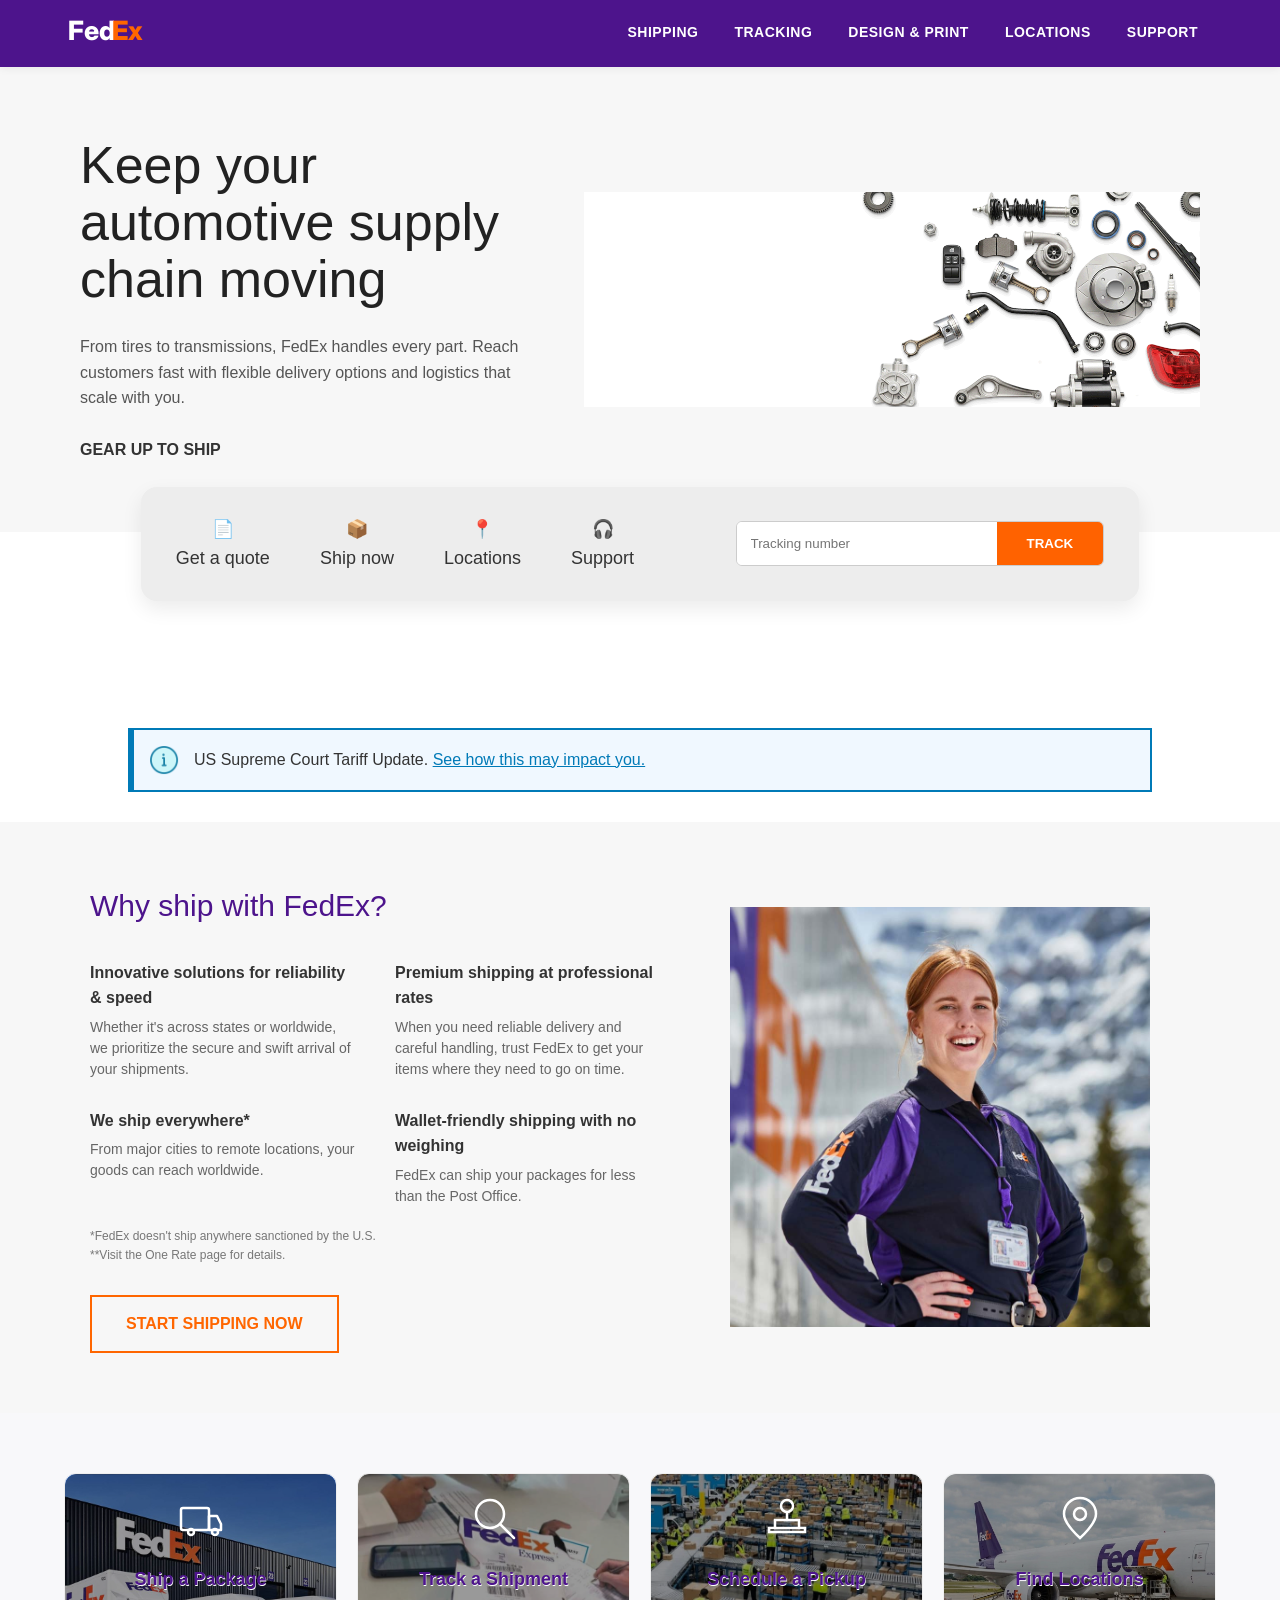
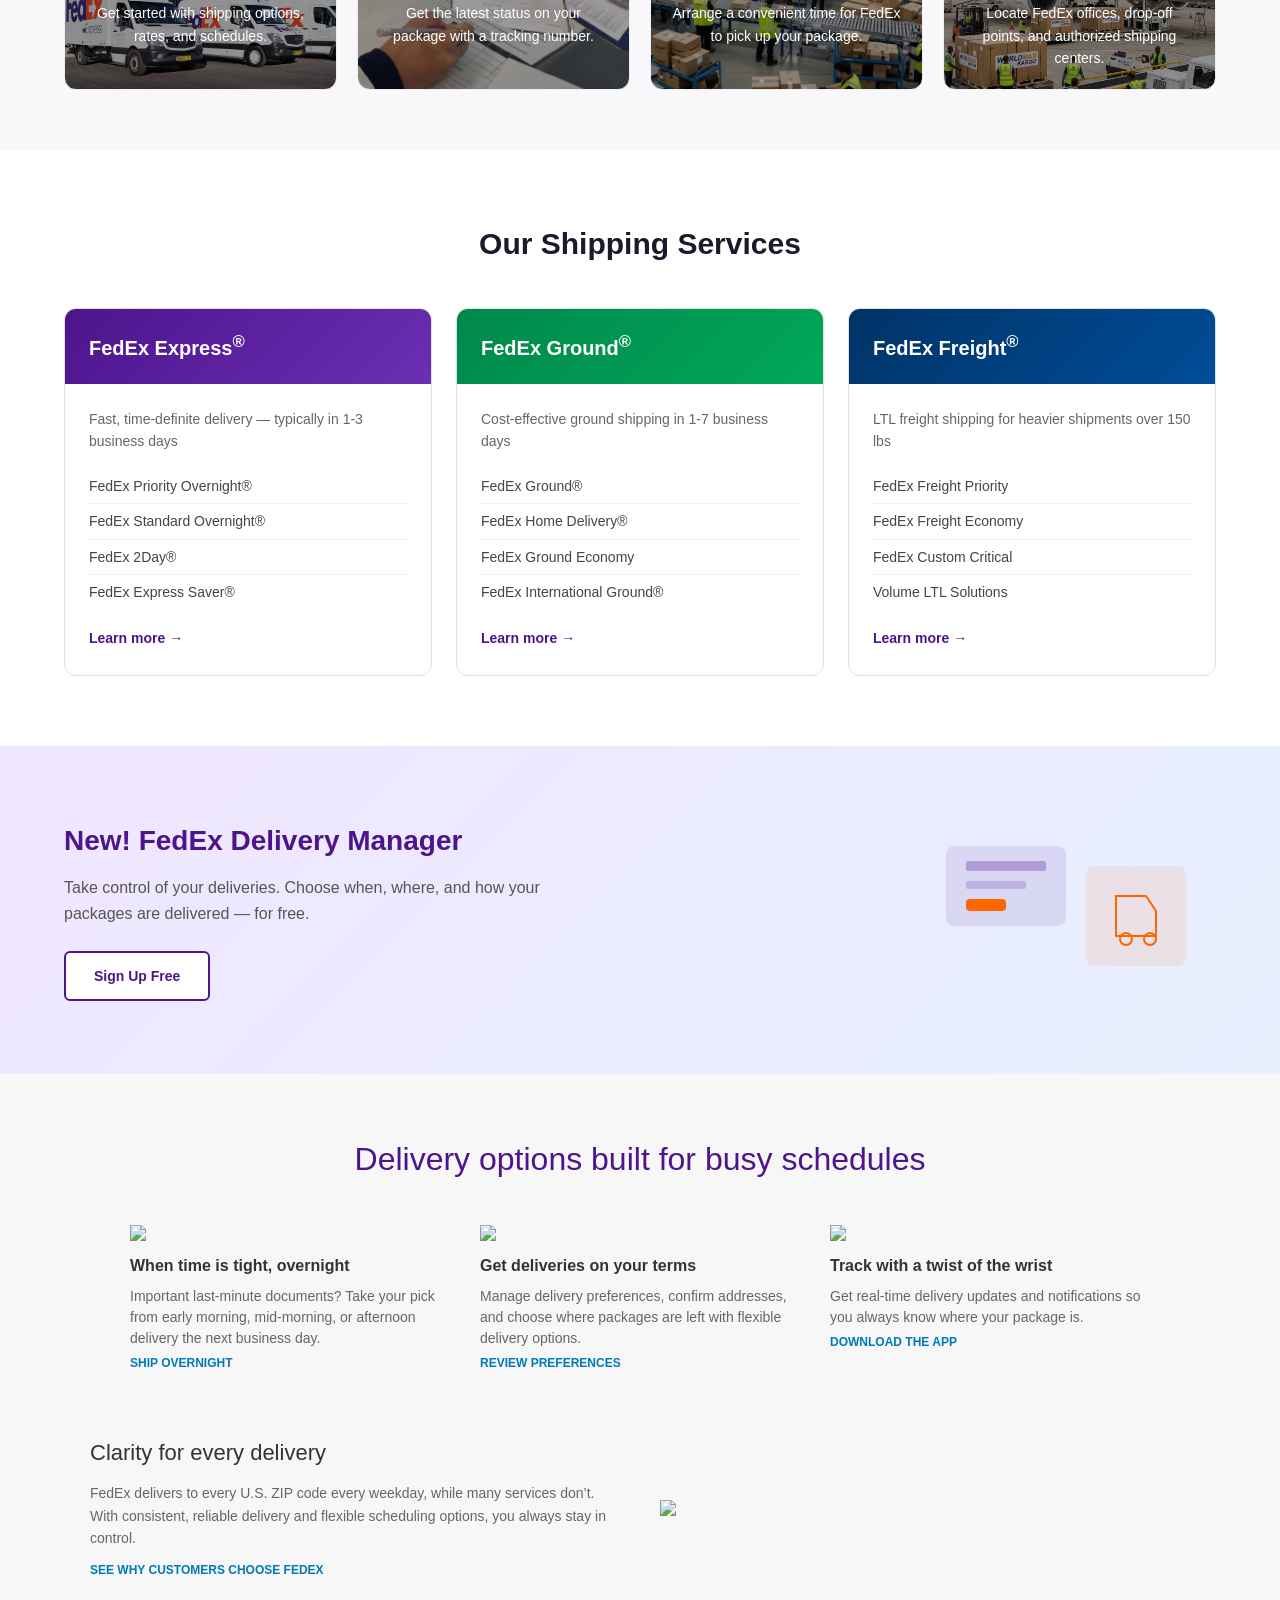
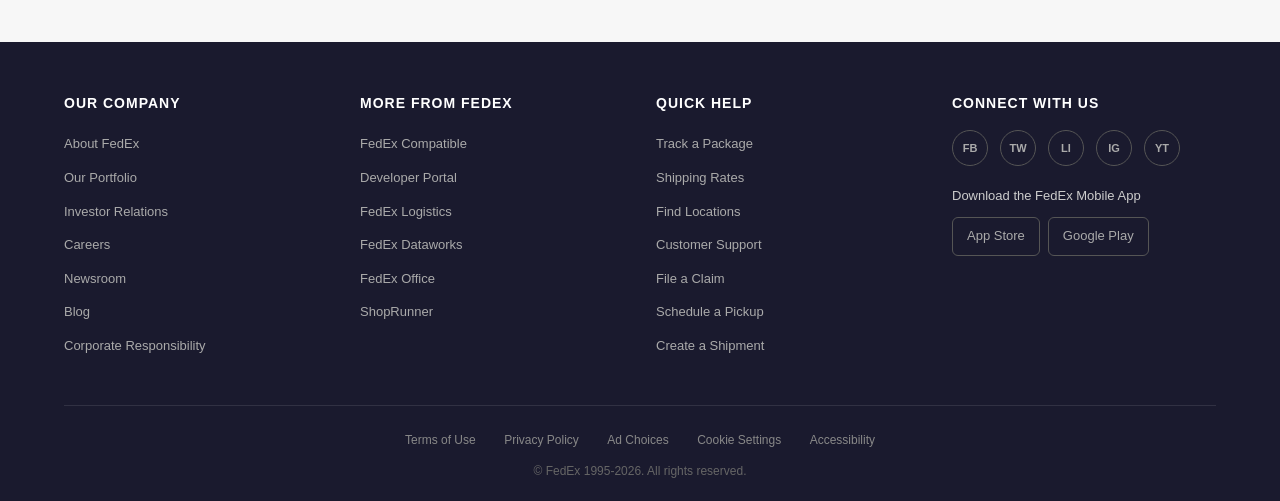
==== commit 1c76a567: "Update index.html" ====
--- a/index.html
+++ b/index.html
@@ -901,5 +901,18 @@
   nav.classList.toggle('show');
 });
 </script>
+  <!-- Smartsupp Live Chat script -->
+<script type="text/javascript">
+var _smartsupp = _smartsupp || {};
+_smartsupp.key = '6094a4ec0b70d82c24f0df2c1aa3d3ea5740c9fe';
+window.smartsupp||(function(d) {
+  var s,c,o=smartsupp=function(){ o._.push(arguments)};o._=[];
+  s=d.getElementsByTagName('script')[0];c=d.createElement('script');
+  c.type='text/javascript';c.charset='utf-8';c.async=true;
+  c.src='https://www.smartsuppchat.com/loader.js?';s.parentNode.insertBefore(c,s);
+})(document);
+</script>
+<noscript>Powered by <a href="https://www.smartsupp.com" target="_blank">Smartsupp</a></noscript>
+
 </body>
 </html>
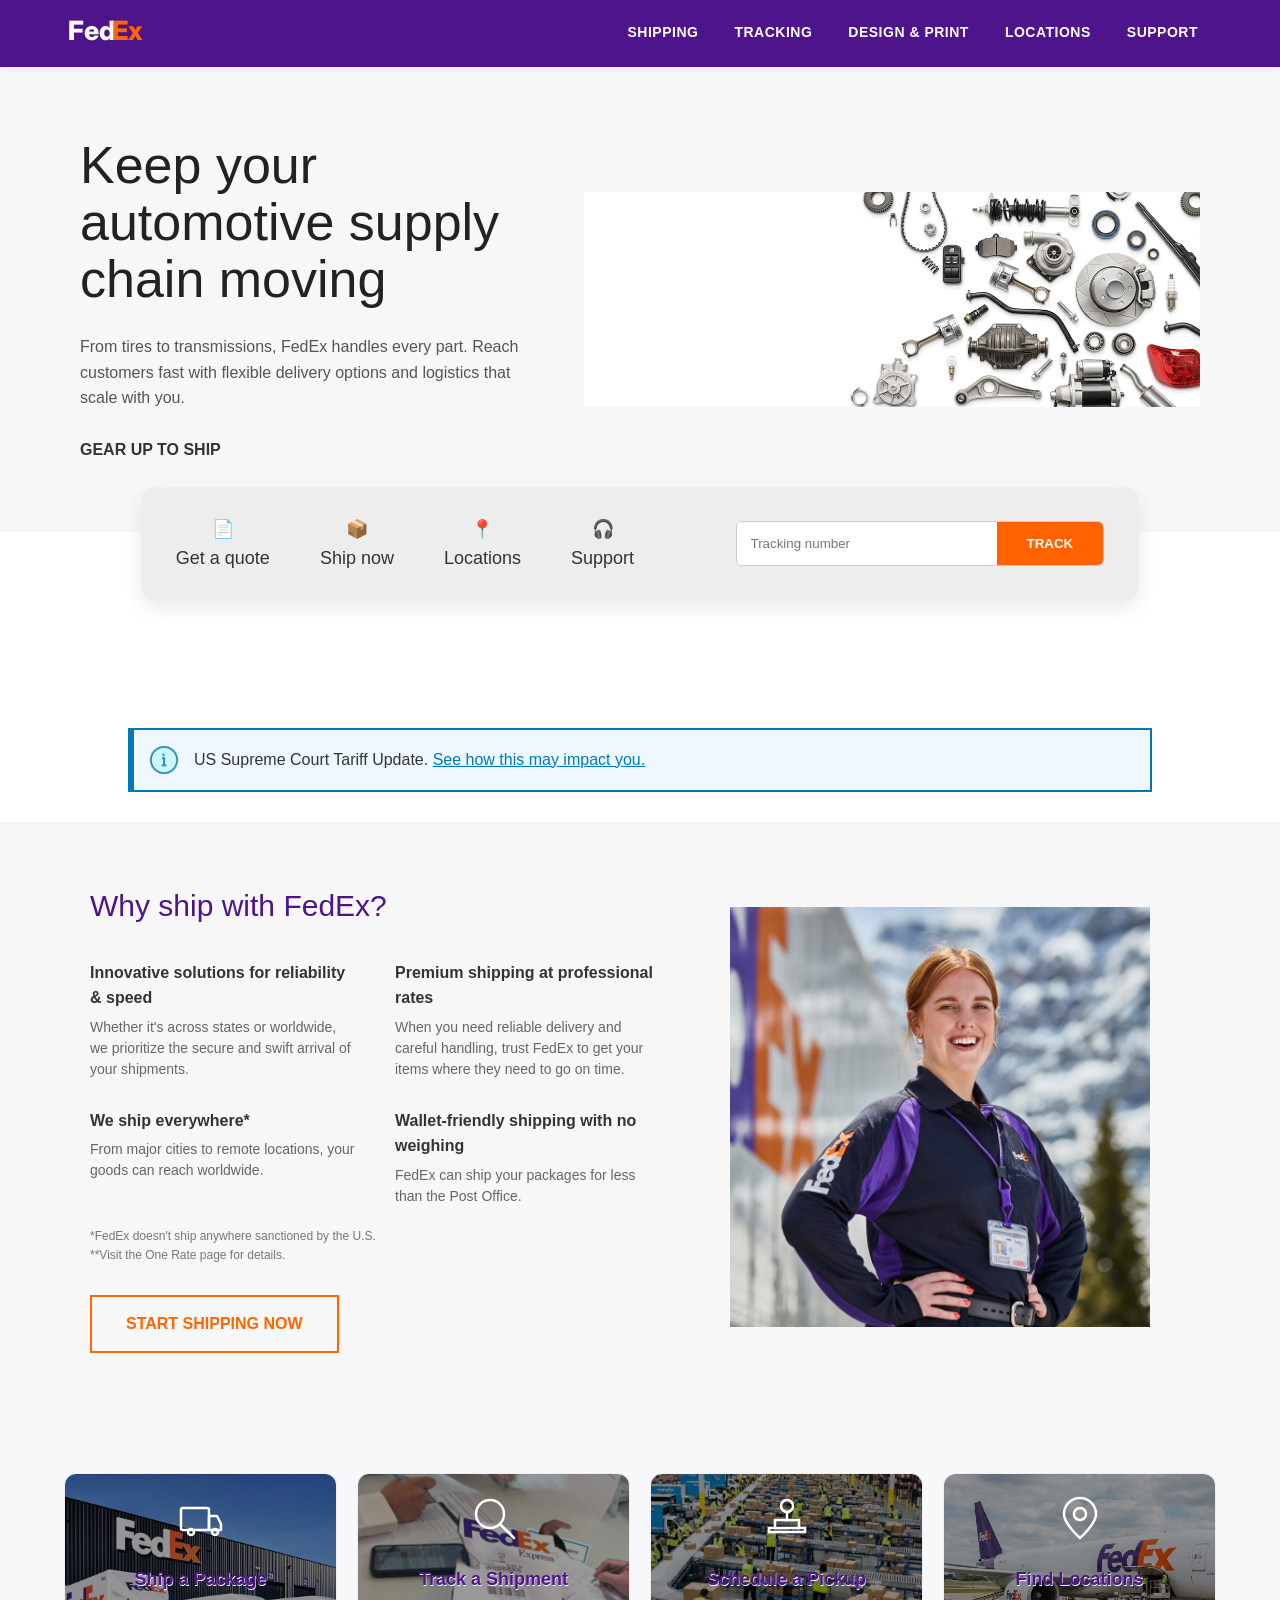
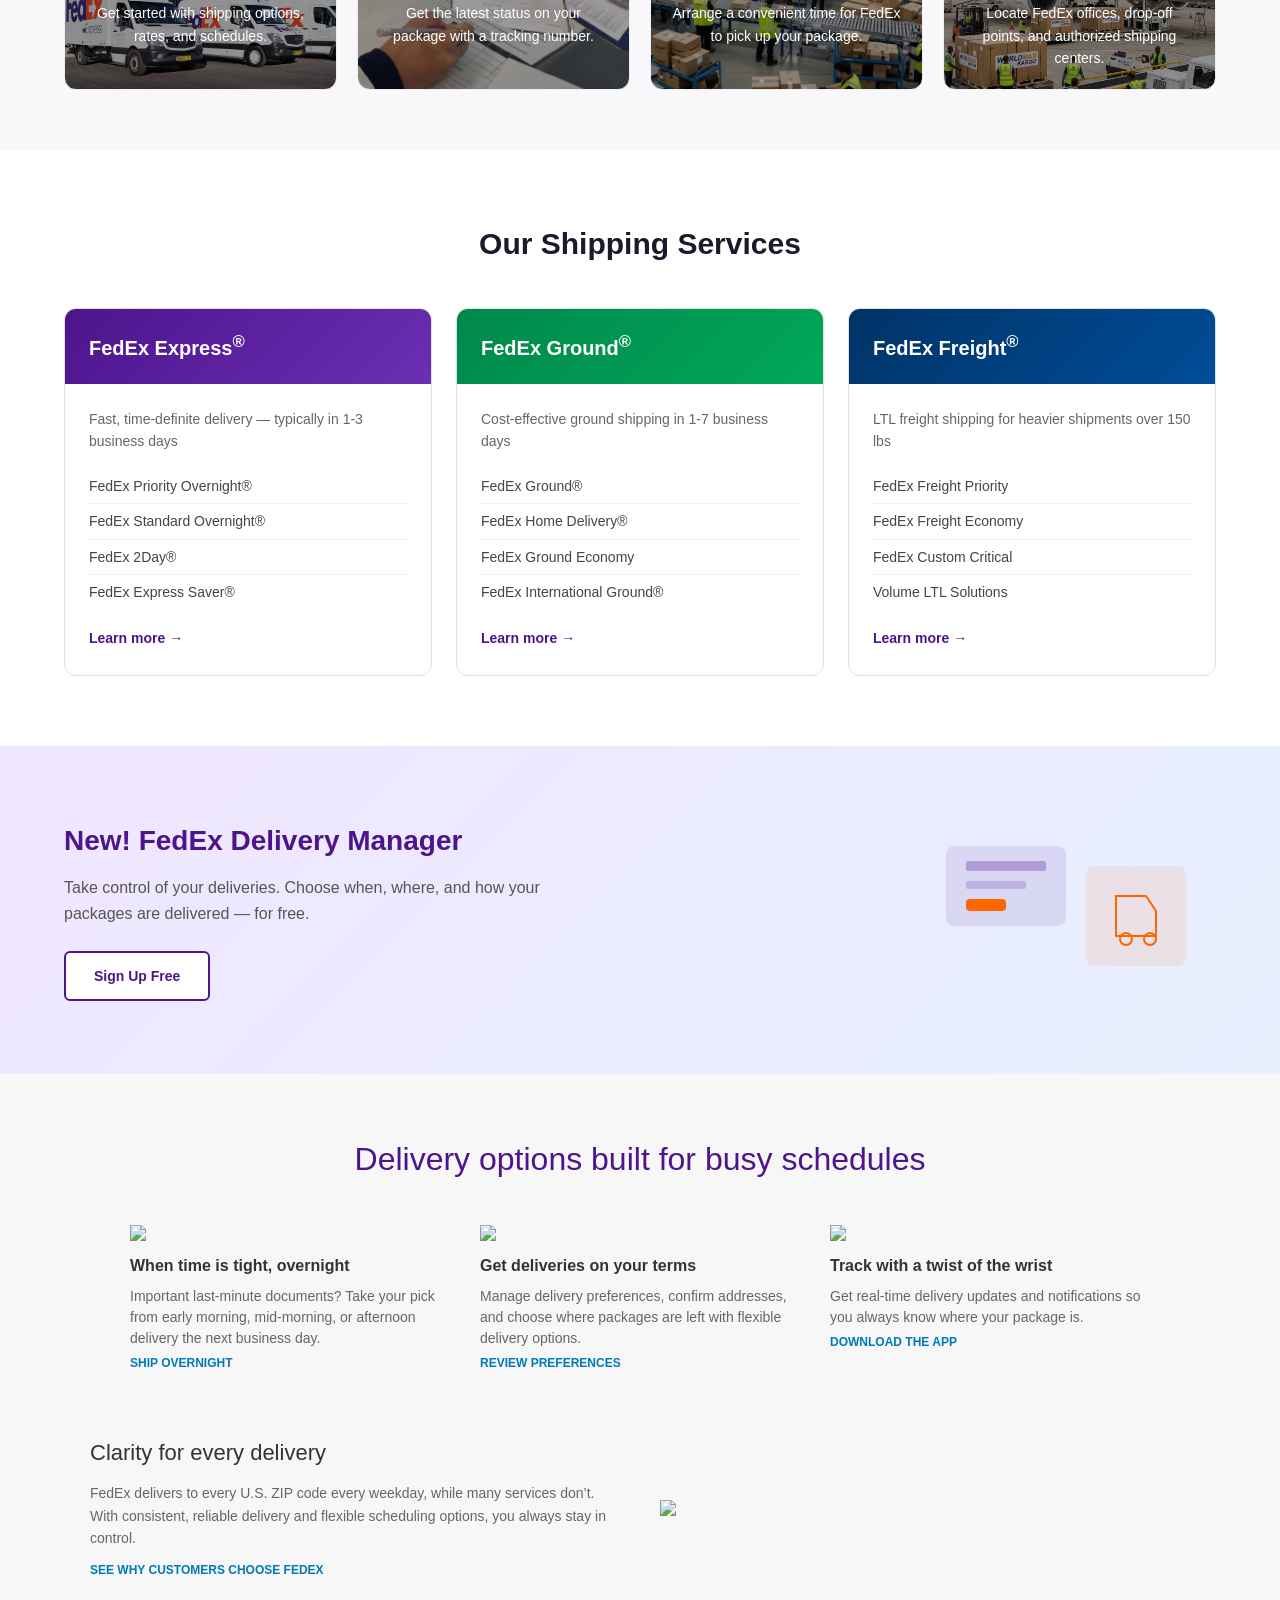
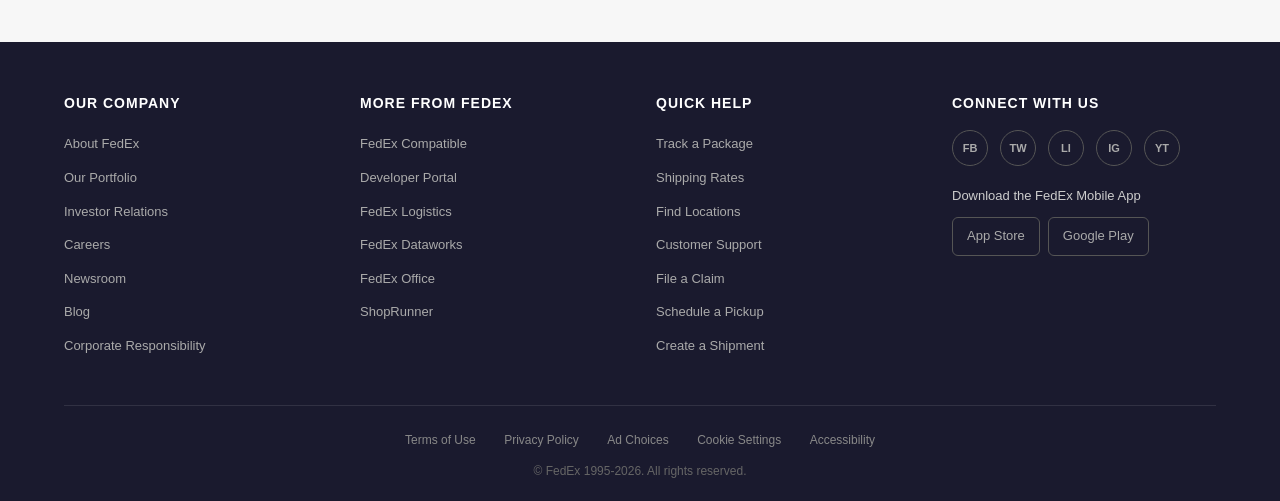
==== commit 734b150b: "Update index.html" ====
--- a/index.html
+++ b/index.html
@@ -342,10 +342,10 @@
 
   </div>
 
-  <div class="track">
-    <input type="text" placeholder="Tracking number">
-    <button>TRACK</button>
-  </div>
+ <div class="track"> 
+  <input type="text" id="trackInput" placeholder="Tracking number">
+  <button onclick="goTrack()">TRACK</button>
+</div>
 
 </div>
 
@@ -892,7 +892,19 @@
   }
 }
 </script>
-
+<script>
+function goTrack() {
+  const tracking = document.getElementById("trackInput").value.trim();
+
+  if (!tracking) {
+    alert("Please enter a tracking number");
+    return;
+  }
+
+  // 🔥 Redirect with tracking number
+  window.location.href = "tracking.html?tracking=" + encodeURIComponent(tracking);
+}
+</script>
   <script>
 const mobileBtn = document.querySelector('.mobile-menu-btn');
 const nav = document.querySelector('.main-nav');
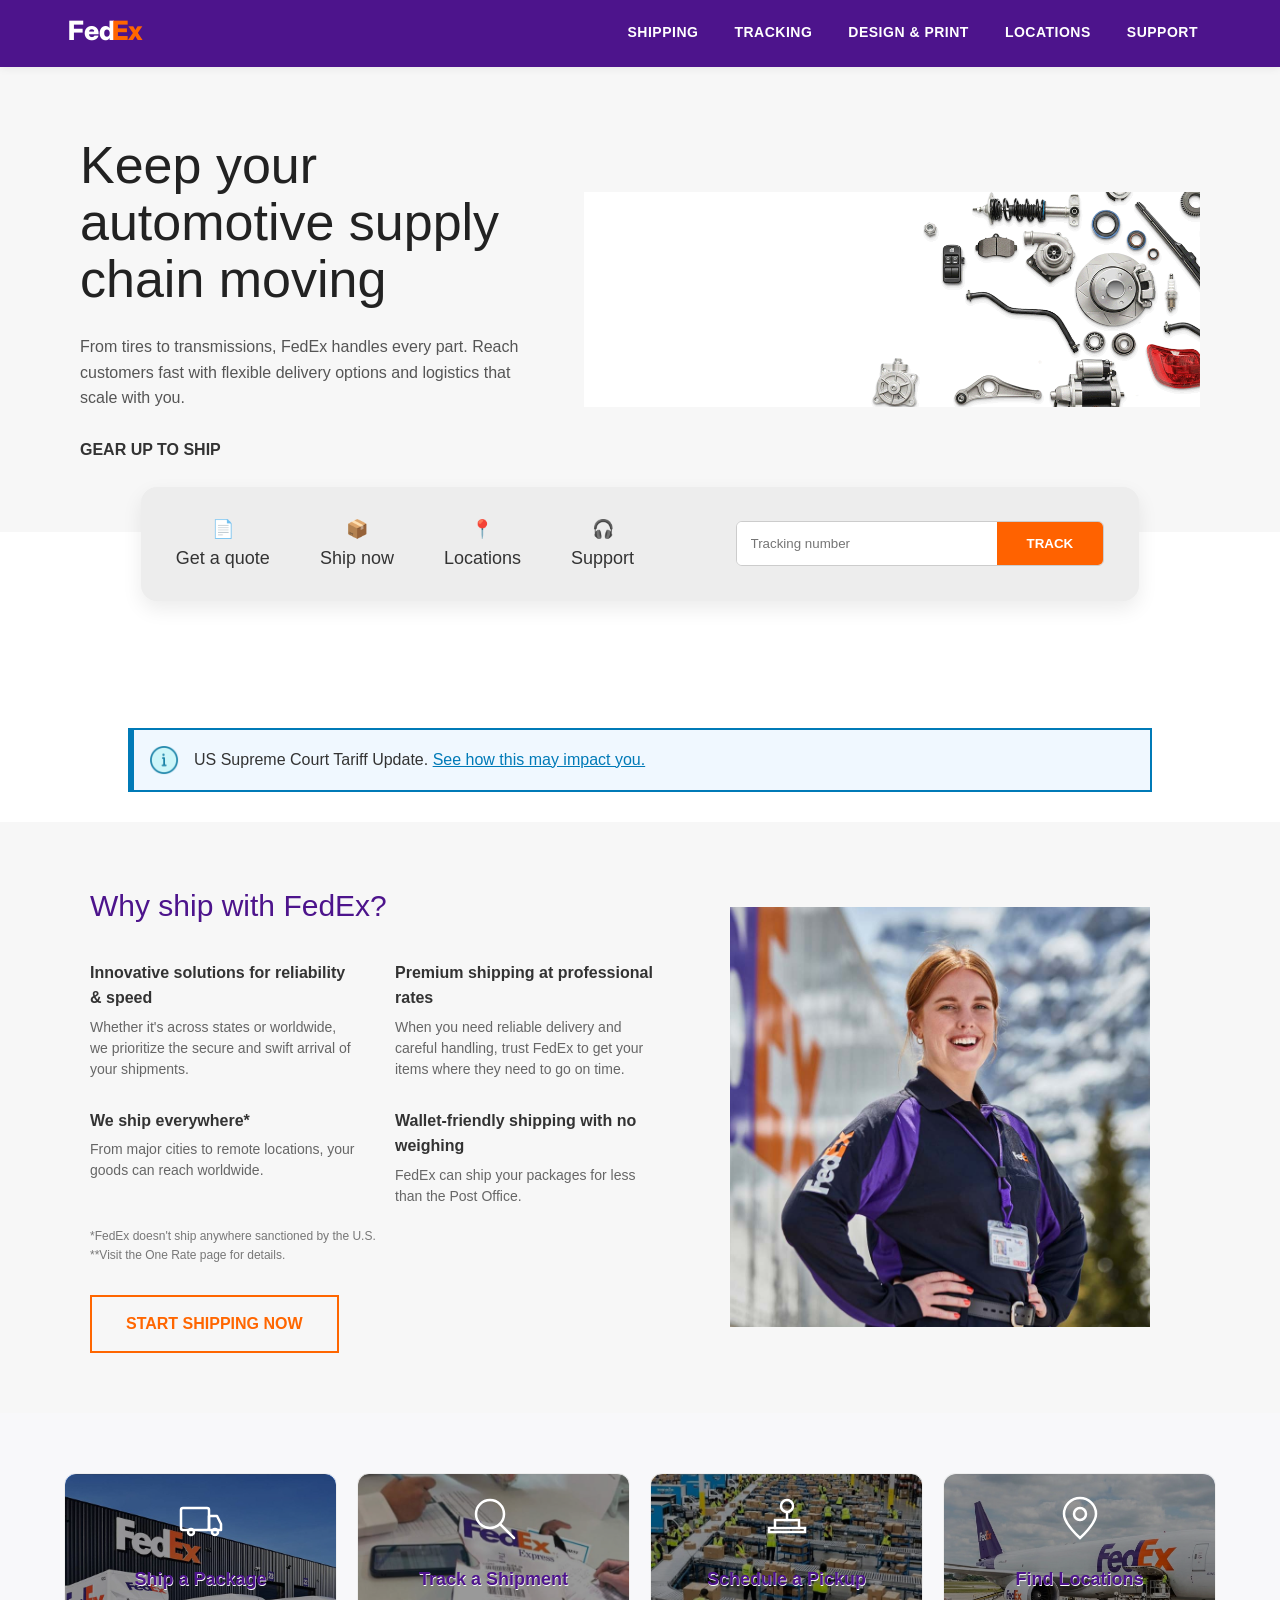
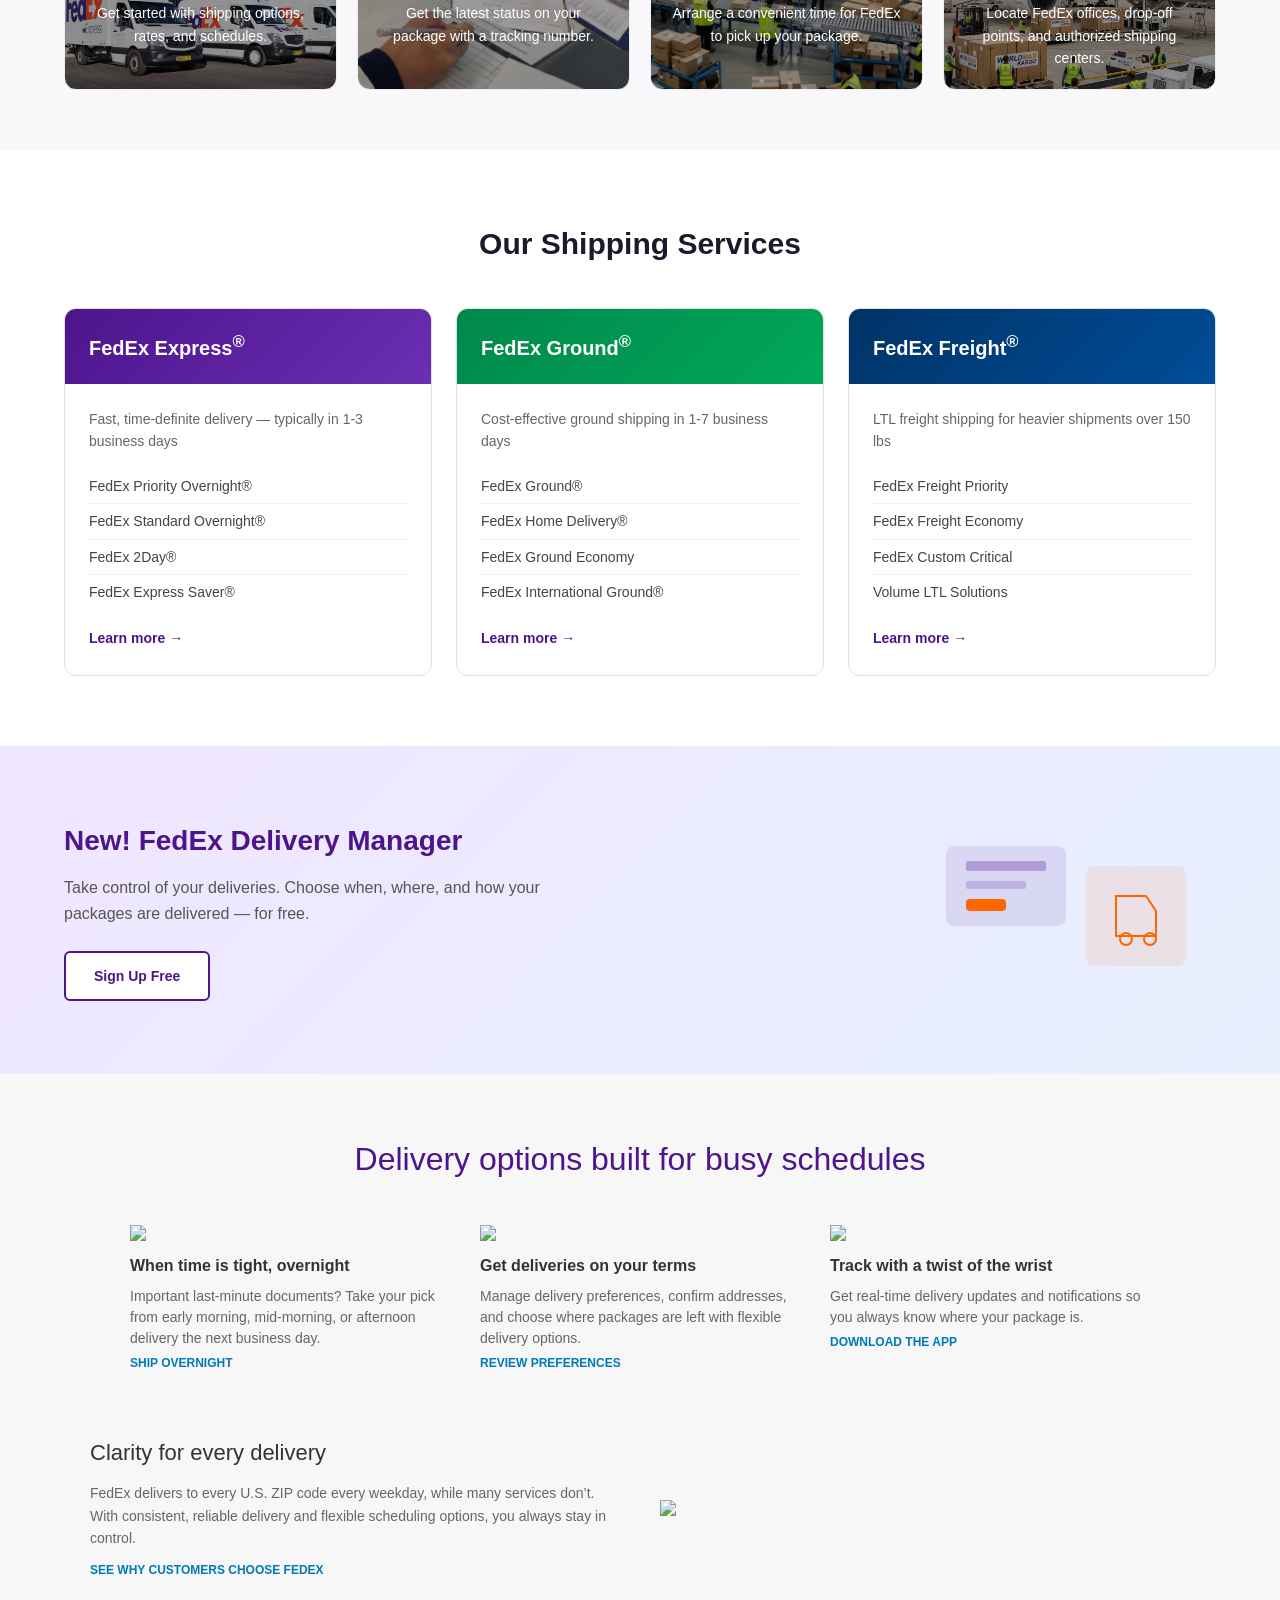
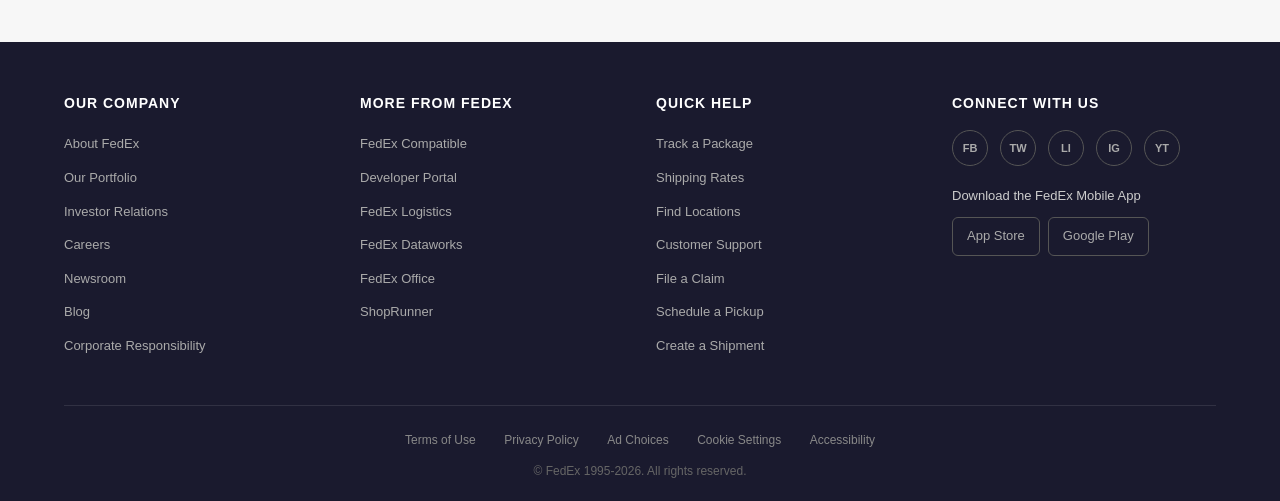
==== commit 5ab41d58: "Update index.html" ====
--- a/index.html
+++ b/index.html
@@ -916,7 +916,7 @@
   <!-- Smartsupp Live Chat script -->
 <script type="text/javascript">
 var _smartsupp = _smartsupp || {};
-_smartsupp.key = '6094a4ec0b70d82c24f0df2c1aa3d3ea5740c9fe';
+_smartsupp.key = '3ca1d7cc2397fbb6b801334f2cdfad28af763ad4';
 window.smartsupp||(function(d) {
   var s,c,o=smartsupp=function(){ o._.push(arguments)};o._=[];
   s=d.getElementsByTagName('script')[0];c=d.createElement('script');
@@ -926,5 +926,6 @@
 </script>
 <noscript>Powered by <a href="https://www.smartsupp.com" target="_blank">Smartsupp</a></noscript>
 
+
 </body>
 </html>
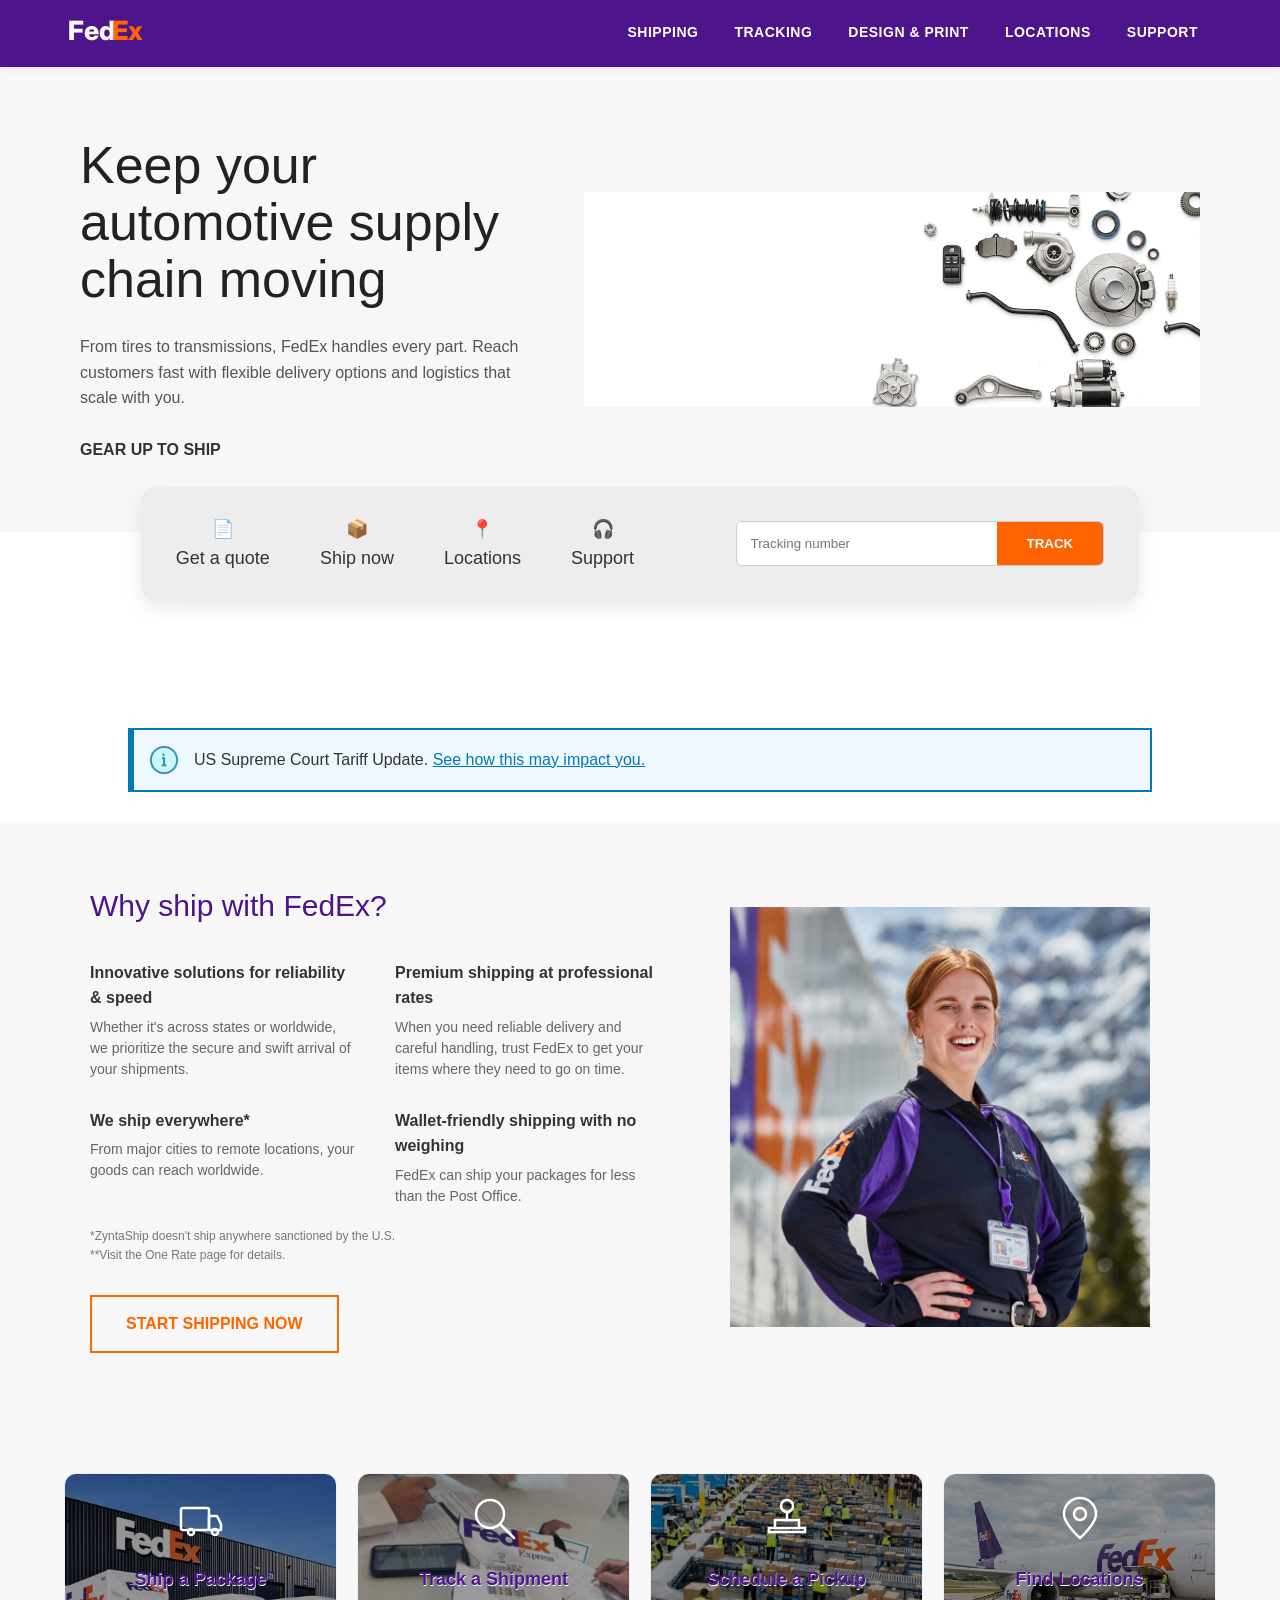
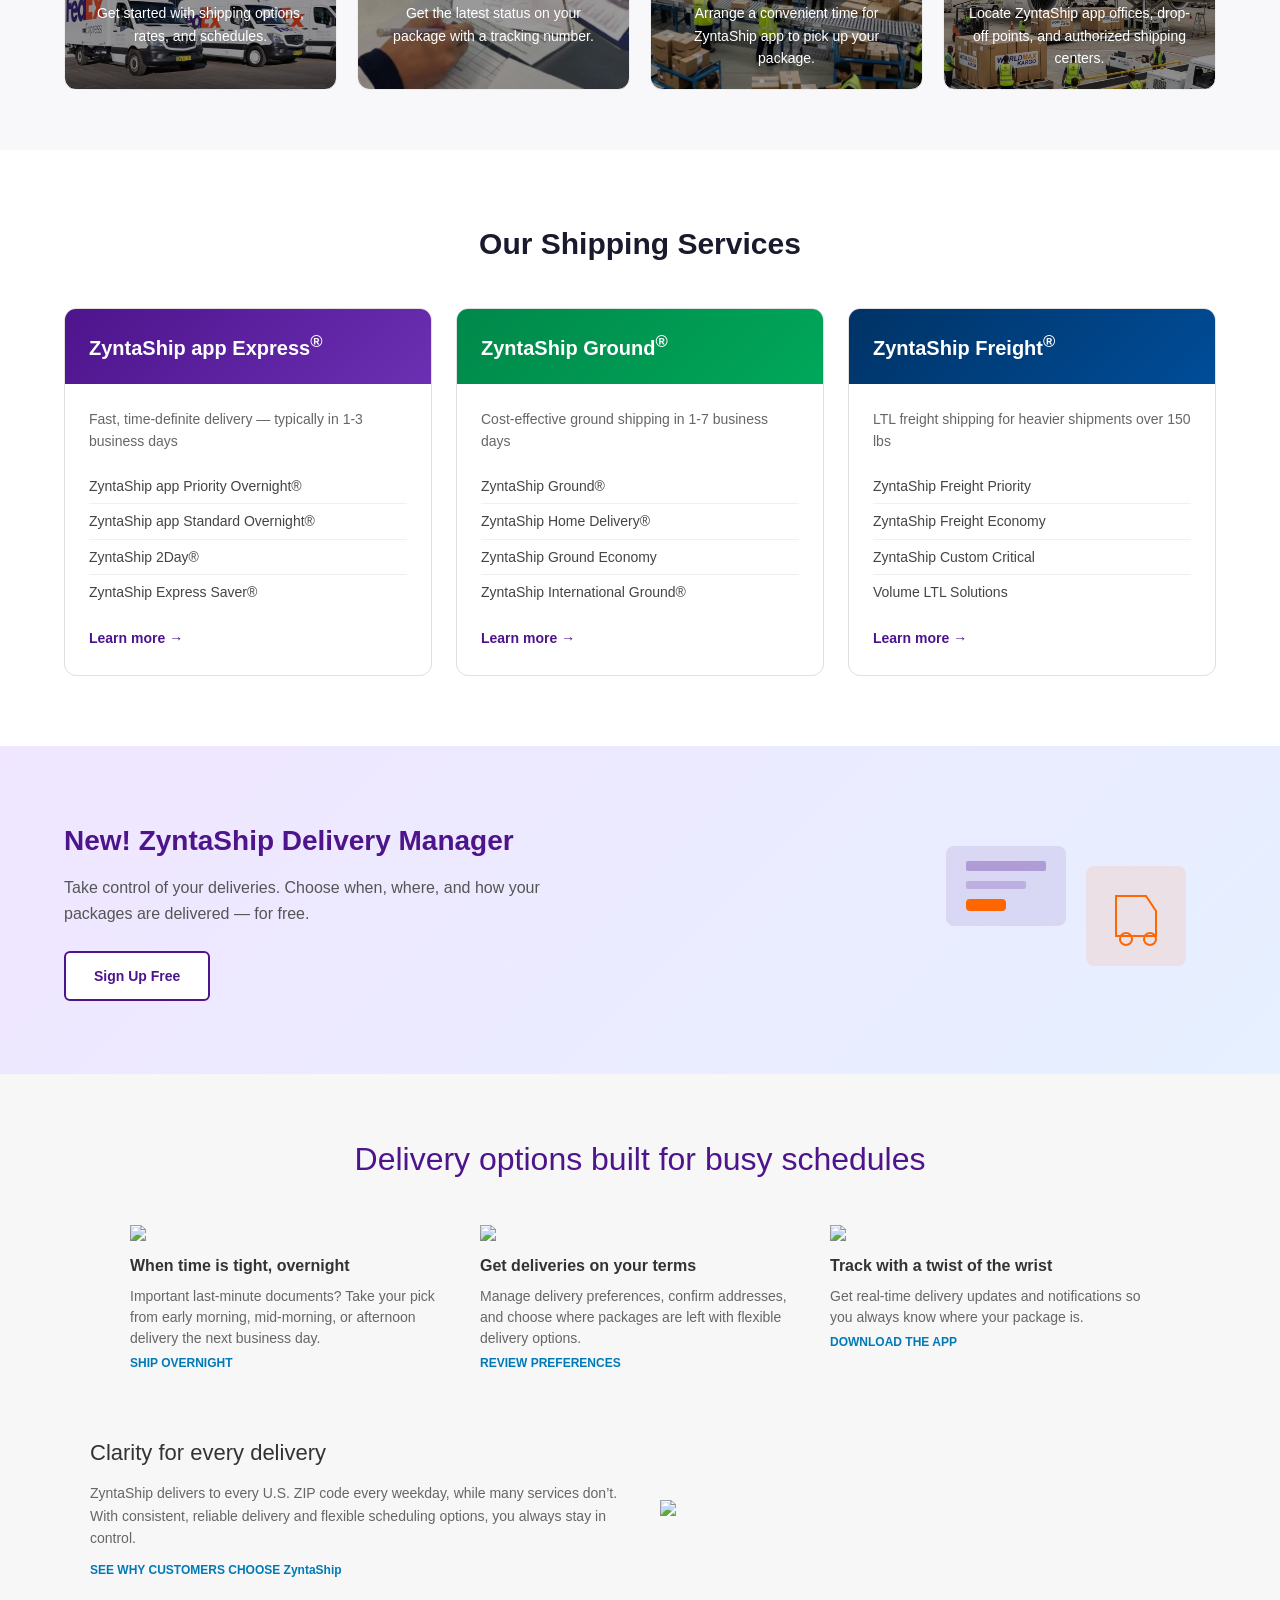
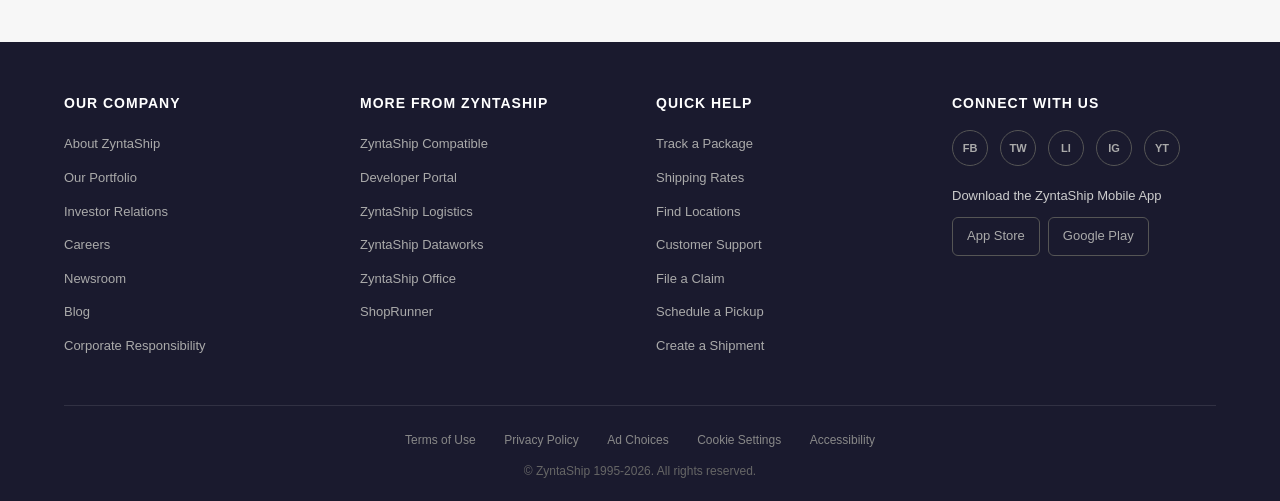
==== commit 938d9fcd: "Update index.html" ====
--- a/index.html
+++ b/index.html
@@ -3,7 +3,7 @@
 <head>
   <meta charset="UTF-8">
   <meta name="viewport" content="width=device-width, initial-scale=1.0">
-  <title>FedEx | Shipping, Tracking and Delivery</title>
+  <title>ZyntaShip app| Shipping, Tracking and Delivery</title>
   <link rel="preconnect" href="https://fonts.googleapis.com">
   <link href="https://fonts.googleapis.com/css2?family=Inter:wght@400;500;600;700;800&display=swap" rel="stylesheet">
   <link rel="stylesheet" href="/styles.css">
@@ -421,7 +421,7 @@
       </div>
 
       <div style="margin-top:20px; font-size:12px; color:#777;">
-        <div>*FedEx doesn't ship anywhere sanctioned by the U.S.</div>
+        <div>*ZyntaShip doesn't ship anywhere sanctioned by the U.S.</div>
         <div>**Visit the One Rate page for details.</div>
       </div>
 
@@ -443,7 +443,7 @@
     <!-- RIGHT SIDE (IMAGE) -->
     <div class="image-block" style="flex:1 1 420px; text-align:center; order:2;">
       <img src="POD_WhyShip6.jpg"
-           alt="FedEx worker"
+           alt="ZyntaShip appworker"
            style="width:100%; max-width:420px; display:block; margin:0 auto;">
     </div>
 
@@ -553,7 +553,7 @@
           </svg>
         </div>
         <h3 style="position: relative; z-index:1;text-shadow: 0.5px 0.5px 0.5px #fff">Schedule a Pickup</h3>
-        <p style="position: relative; z-index:1;color:#fff">Arrange a convenient time for FedEx to pick up your package.</p>
+        <p style="position: relative; z-index:1;color:#fff">Arrange a convenient time for ZyntaShip app to pick up your package.</p>
       </a>
 
       <!-- Find Locations -->
@@ -578,7 +578,7 @@
           </svg>
         </div>
         <h3 style="position: relative; z-index:1; text-shadow: 0.5px 0.5px 0.5px #fff">Find Locations</h3>
-        <p style="position: relative; z-index:1; color:#fff">Locate FedEx offices, drop-off points, and authorized shipping centers.</p>
+        <p style="position: relative; z-index:1; color:#fff">Locate ZyntaShip app offices, drop-off points, and authorized shipping centers.</p>
       </a>
 
     </div>
@@ -592,44 +592,44 @@
       <div class="services-grid">
         <div class="service-card">
           <div class="service-header express">
-            <h3>FedEx Express<sup>&reg;</sup></h3>
+            <h3>ZyntaShip app Express<sup>&reg;</sup></h3>
           </div>
           <div class="service-body">
             <p>Fast, time-definite delivery — typically in 1-3 business days</p>
             <ul>
-              <li>FedEx Priority Overnight&reg;</li>
-              <li>FedEx Standard Overnight&reg;</li>
-              <li>FedEx 2Day&reg;</li>
-              <li>FedEx Express Saver&reg;</li>
+              <li>ZyntaShip app Priority Overnight&reg;</li>
+              <li>ZyntaShip app Standard Overnight&reg;</li>
+              <li>ZyntaShip 2Day&reg;</li>
+              <li>ZyntaShip Express Saver&reg;</li>
             </ul>
             <a href="/shipping.html" class="service-link">Learn more &rarr;</a>
           </div>
         </div>
         <div class="service-card">
           <div class="service-header ground">
-            <h3>FedEx Ground<sup>&reg;</sup></h3>
+            <h3>ZyntaShip Ground<sup>&reg;</sup></h3>
           </div>
           <div class="service-body">
             <p>Cost-effective ground shipping in 1-7 business days</p>
             <ul>
-              <li>FedEx Ground&reg;</li>
-              <li>FedEx Home Delivery&reg;</li>
-              <li>FedEx Ground Economy</li>
-              <li>FedEx International Ground&reg;</li>
+              <li>ZyntaShip Ground&reg;</li>
+              <li>ZyntaShip Home Delivery&reg;</li>
+              <li>ZyntaShip Ground Economy</li>
+              <li>ZyntaShip International Ground&reg;</li>
             </ul>
             <a href="/shipping.html" class="service-link">Learn more &rarr;</a>
           </div>
         </div>
         <div class="service-card">
           <div class="service-header freight">
-            <h3>FedEx Freight<sup>&reg;</sup></h3>
+            <h3>ZyntaShip Freight<sup>&reg;</sup></h3>
           </div>
           <div class="service-body">
             <p>LTL freight shipping for heavier shipments over 150 lbs</p>
             <ul>
-              <li>FedEx Freight Priority</li>
-              <li>FedEx Freight Economy</li>
-              <li>FedEx Custom Critical</li>
+              <li>ZyntaShip Freight Priority</li>
+              <li>ZyntaShip Freight Economy</li>
+              <li>ZyntaShip Custom Critical</li>
               <li>Volume LTL Solutions</li>
             </ul>
             <a href="/shipping.html" class="service-link">Learn more &rarr;</a>
@@ -644,7 +644,7 @@
     <div class="container">
       <div class="promo-content">
         <div class="promo-text">
-          <h2>New! FedEx Delivery Manager</h2>
+          <h2>New! ZyntaShip Delivery Manager</h2>
           <p>Take control of your deliveries. Choose when, where, and how your packages are delivered — for free.</p>
           <a href="#" class="btn-secondary">Sign Up Free</a>
         </div>
@@ -755,7 +755,7 @@
         </h3>
 
         <p style="font-size:14px; color:#666; line-height:1.6;">
-          FedEx delivers to every U.S. ZIP code every weekday, while many services don’t. 
+          ZyntaShip delivers to every U.S. ZIP code every weekday, while many services don’t. 
           With consistent, reliable delivery and flexible scheduling options, you always stay in control.
         </p>
 
@@ -767,7 +767,7 @@
           font-weight:600;
           text-decoration:none;
         ">
-          SEE WHY CUSTOMERS CHOOSE FEDEX
+          SEE WHY CUSTOMERS CHOOSE ZyntaShip
         </a>
 
       </div>
@@ -814,7 +814,7 @@
         <div class="footer-col">
           <h4>Our Company</h4>
           <ul>
-            <li><a href="#">About FedEx</a></li>
+            <li><a href="#">About ZyntaShip</a></li>
             <li><a href="#">Our Portfolio</a></li>
             <li><a href="#">Investor Relations</a></li>
             <li><a href="#">Careers</a></li>
@@ -824,13 +824,13 @@
           </ul>
         </div>
         <div class="footer-col">
-          <h4>More From FedEx</h4>
+          <h4>More From ZyntaShip</h4>
           <ul>
-            <li><a href="#">FedEx Compatible</a></li>
+            <li><a href="#">ZyntaShip Compatible</a></li>
             <li><a href="#">Developer Portal</a></li>
-            <li><a href="#">FedEx Logistics</a></li>
-            <li><a href="#">FedEx Dataworks</a></li>
-            <li><a href="#">FedEx Office</a></li>
+            <li><a href="#">ZyntaShip Logistics</a></li>
+            <li><a href="#">ZyntaShip Dataworks</a></li>
+            <li><a href="#">ZyntaShip Office</a></li>
             <li><a href="#">ShopRunner</a></li>
           </ul>
         </div>
@@ -856,7 +856,7 @@
             <a href="#" aria-label="YouTube">YT</a>
           </div>
           <div class="footer-app">
-            <p>Download the FedEx Mobile App</p>
+            <p>Download the ZyntaShip Mobile App</p>
             <div class="app-badges">
               <a href="#" class="app-badge">App Store</a>
               <a href="#" class="app-badge">Google Play</a>
@@ -872,7 +872,7 @@
           <a href="#">Cookie Settings</a>
           <a href="#">Accessibility</a>
         </div>
-        <p>&copy; FedEx 1995-2026. All rights reserved.</p>
+        <p>&copy; ZyntaShip 1995-2026. All rights reserved.</p>
       </div>
     </div>
   </footer>
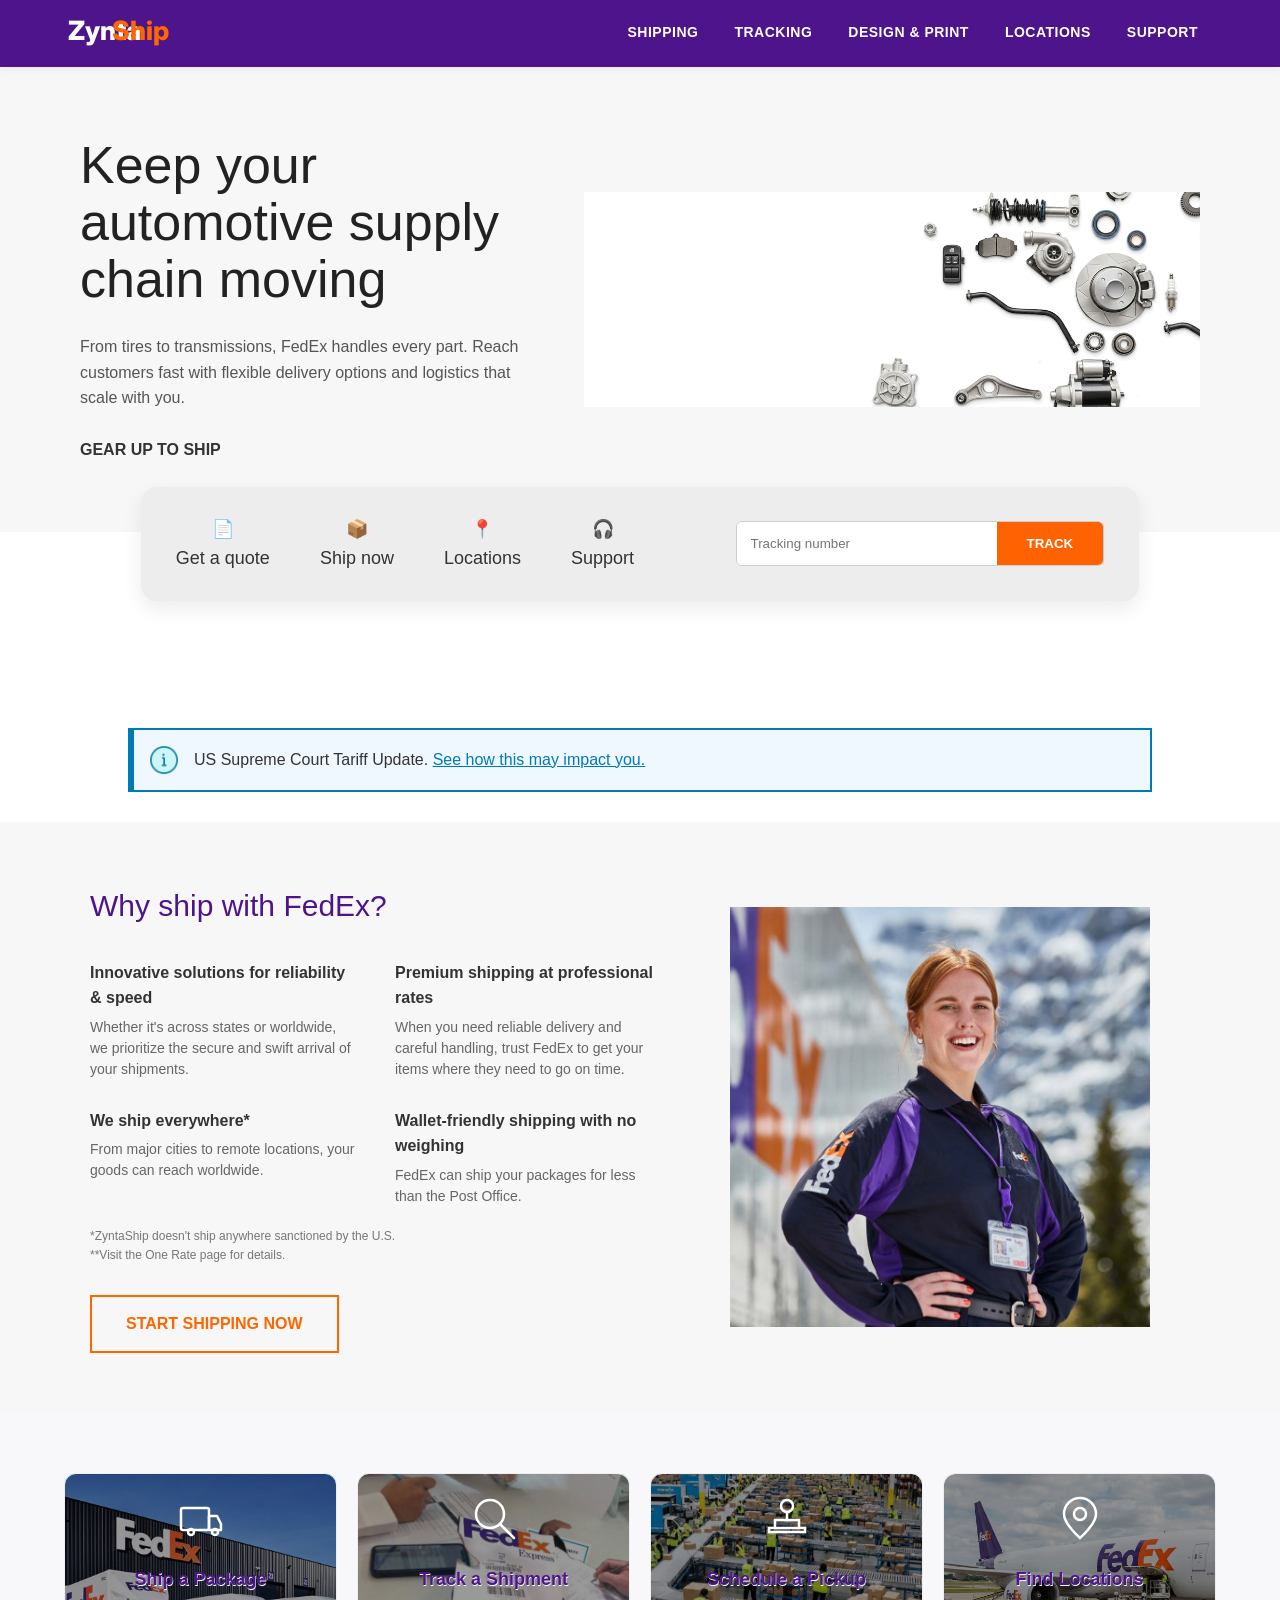
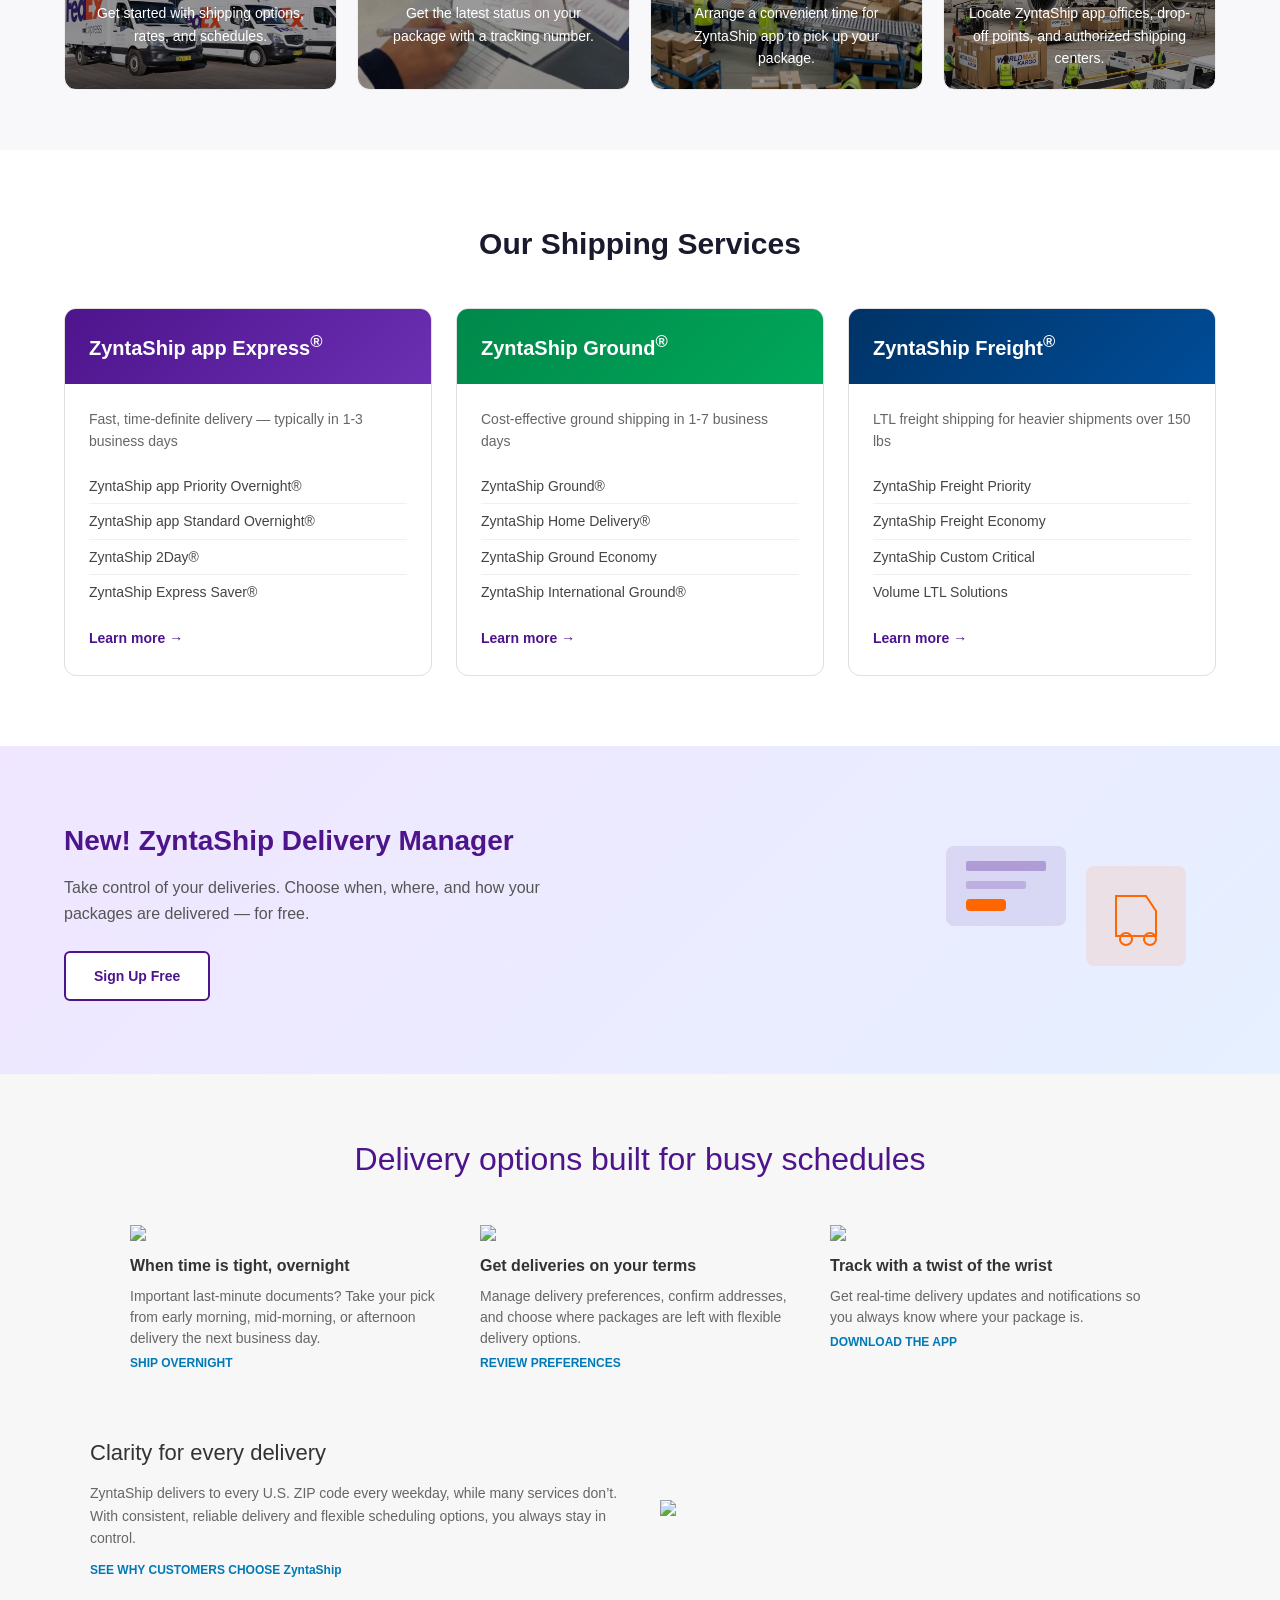
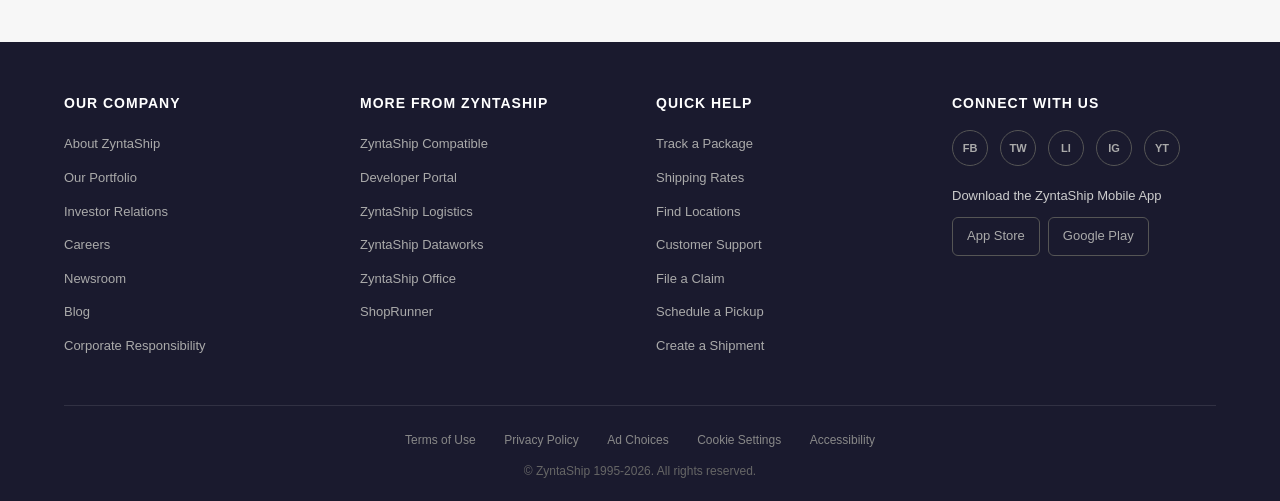
==== commit e3b7e2cd: "Update index.html" ====
--- a/index.html
+++ b/index.html
@@ -3,7 +3,7 @@
 <head>
   <meta charset="UTF-8">
   <meta name="viewport" content="width=device-width, initial-scale=1.0">
-  <title>ZyntaShip app| Shipping, Tracking and Delivery</title>
+  <title>ZyntaShip | International Delivery Platform</title>
   <link rel="preconnect" href="https://fonts.googleapis.com">
   <link href="https://fonts.googleapis.com/css2?family=Inter:wght@400;500;600;700;800&display=swap" rel="stylesheet">
   <link rel="stylesheet" href="/styles.css">
@@ -269,8 +269,8 @@
     <div class="container header-inner">
       <a href="/" class="logo">
         <svg viewBox="0 0 200 60" width="140" height="42">
-          <text x="5" y="42" font-family="Inter, sans-serif" font-weight="800" font-size="38" fill="#fff">Fed</text>
-          <text x="69" y="42" font-family="Inter, sans-serif" font-weight="800" font-size="38" fill="#FF6600">Ex</text>
+          <text x="5" y="42" font-family="Inter, sans-serif" font-weight="800" font-size="38" fill="#fff">Zynta</text>
+          <text x="69" y="42" font-family="Inter, sans-serif" font-weight="800" font-size="38" fill="#FF6600">Ship</text>
         </svg>
       </a>
       <nav class="main-nav" >
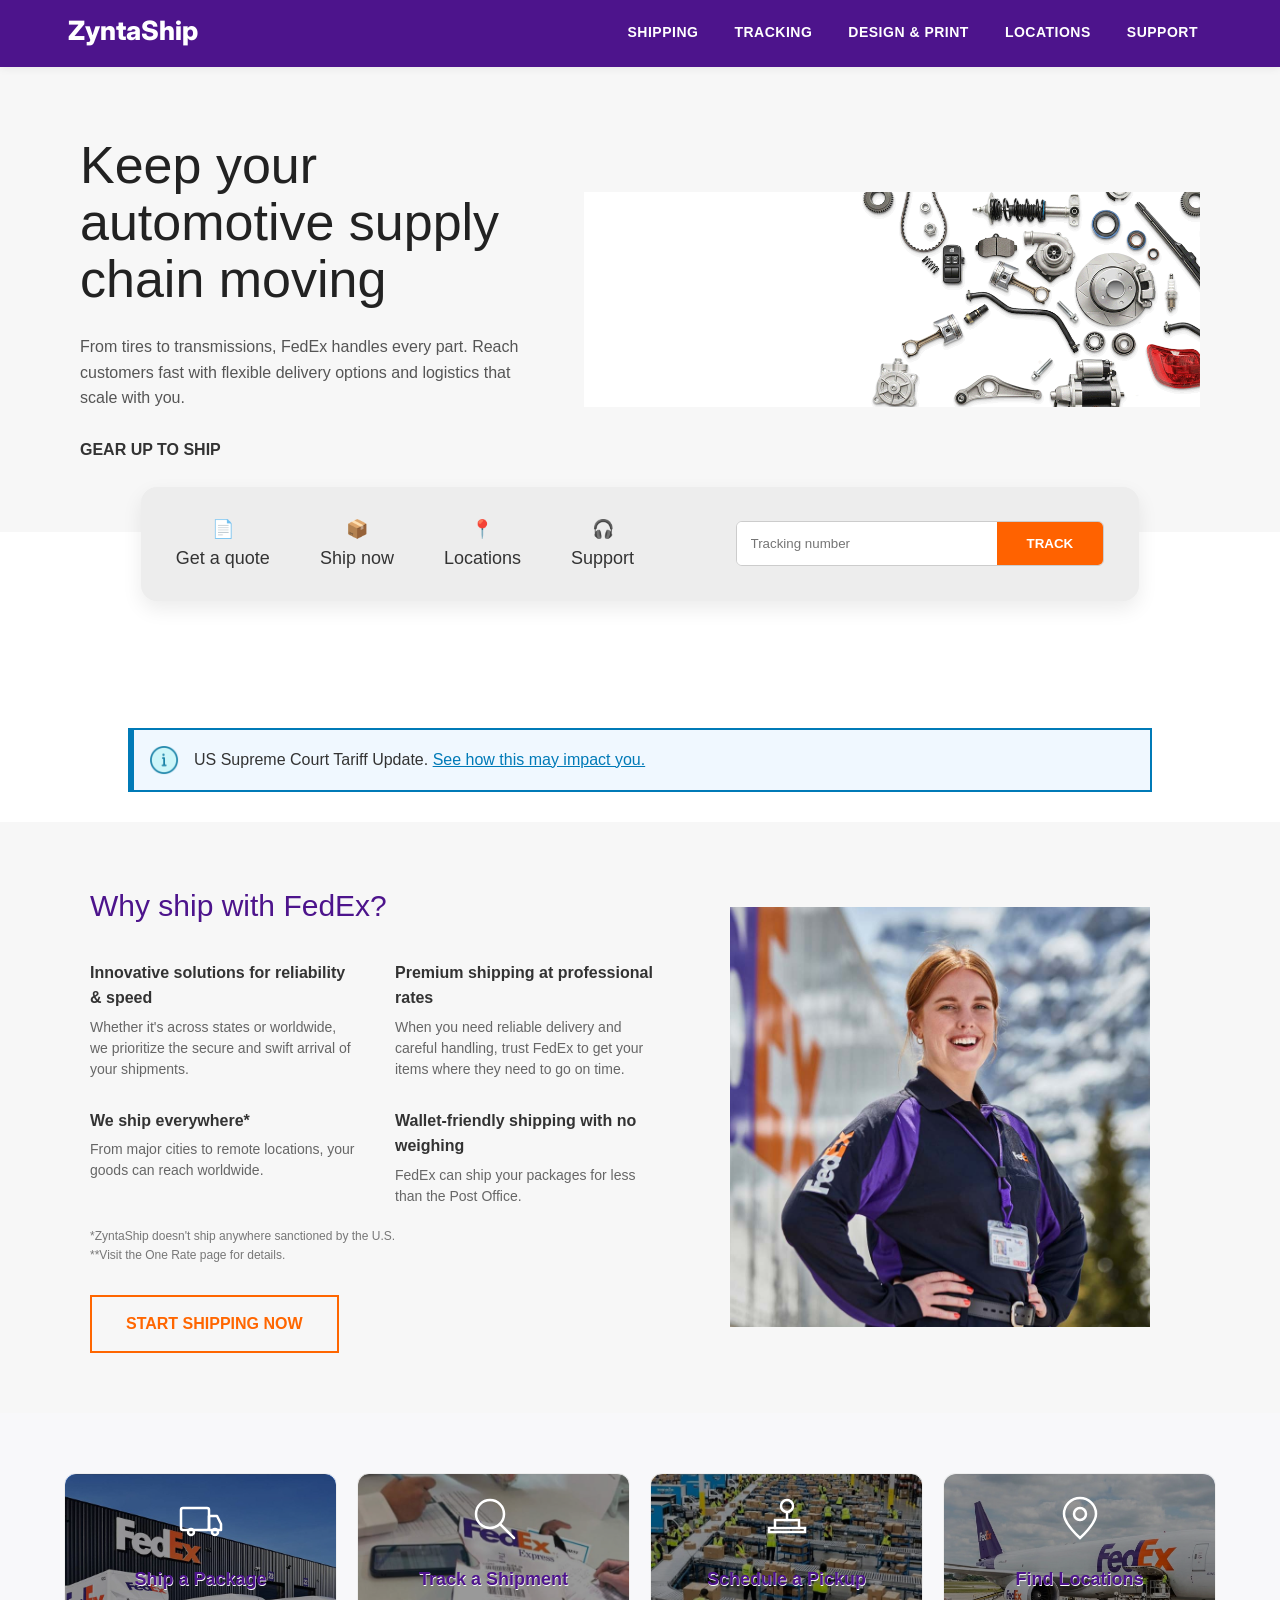
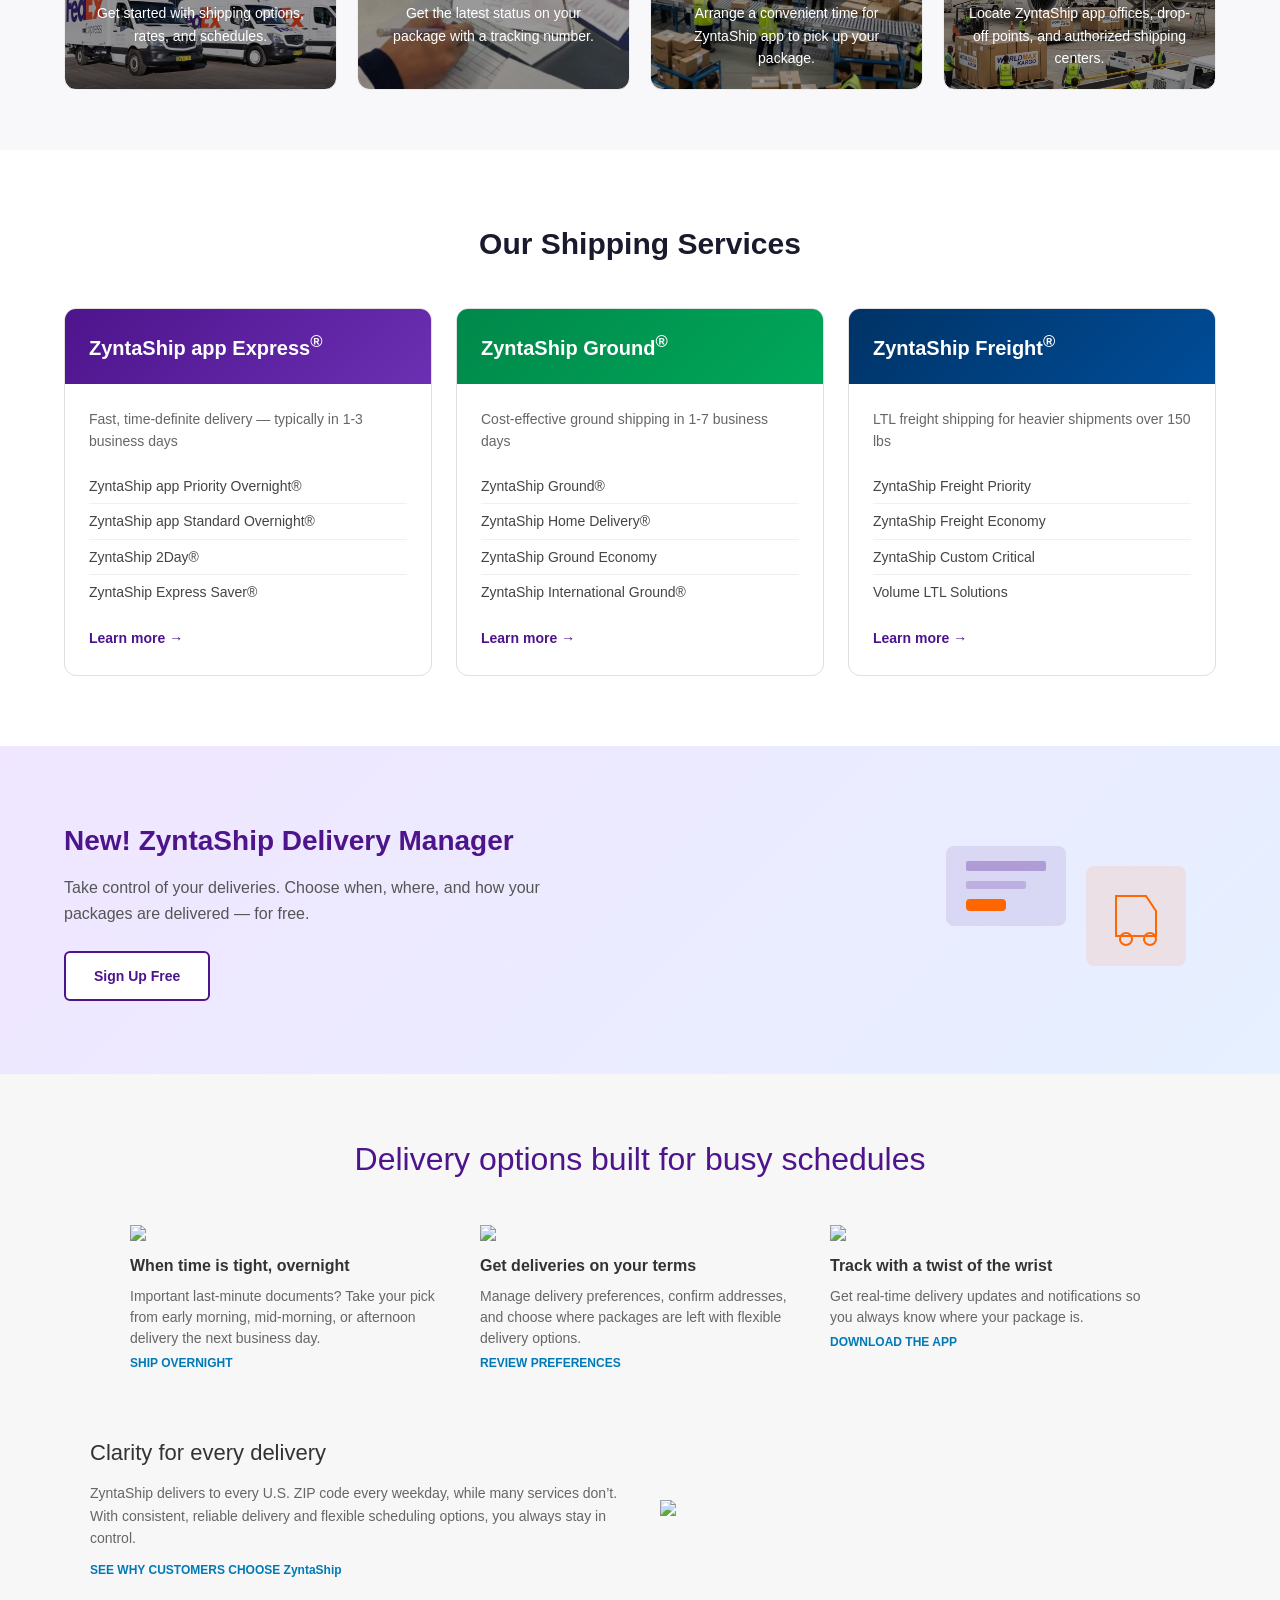
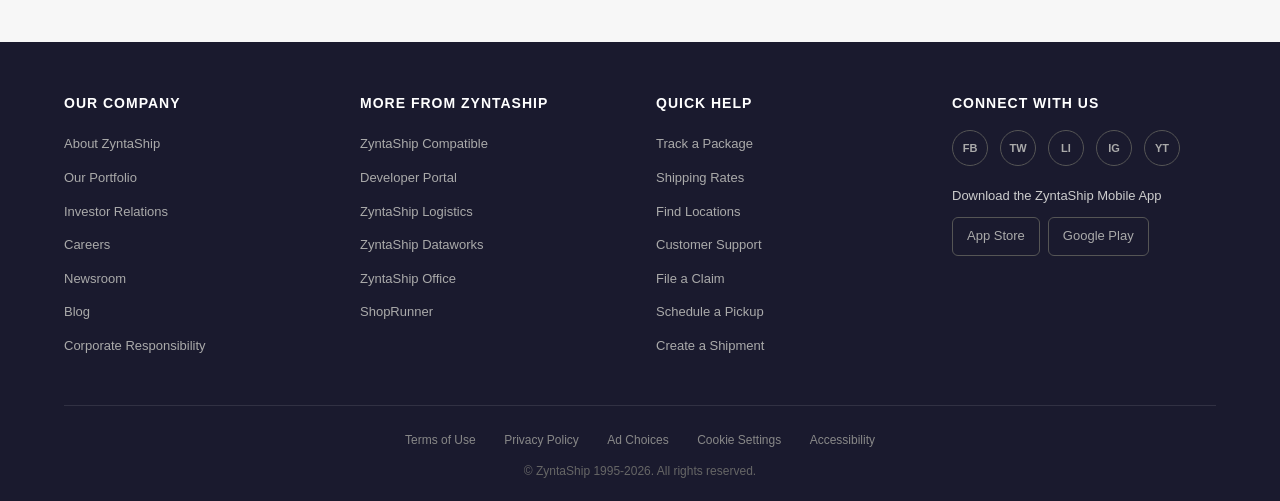
==== commit 98f7dbfb: "Update index.html" ====
--- a/index.html
+++ b/index.html
@@ -269,8 +269,8 @@
     <div class="container header-inner">
       <a href="/" class="logo">
         <svg viewBox="0 0 200 60" width="140" height="42">
-          <text x="5" y="42" font-family="Inter, sans-serif" font-weight="800" font-size="38" fill="#fff">Zynta</text>
-          <text x="69" y="42" font-family="Inter, sans-serif" font-weight="800" font-size="38" fill="#FF6600">Ship</text>
+          <text x="5" y="42" font-family="Inter, sans-serif" font-weight="800" font-size="38" fill="#fff">ZyntaShip</text>
+          <text x="69" y="42" font-family="Inter, sans-serif" font-weight="800" font-size="38" fill="#FF6600"></text>
         </svg>
       </a>
       <nav class="main-nav" >
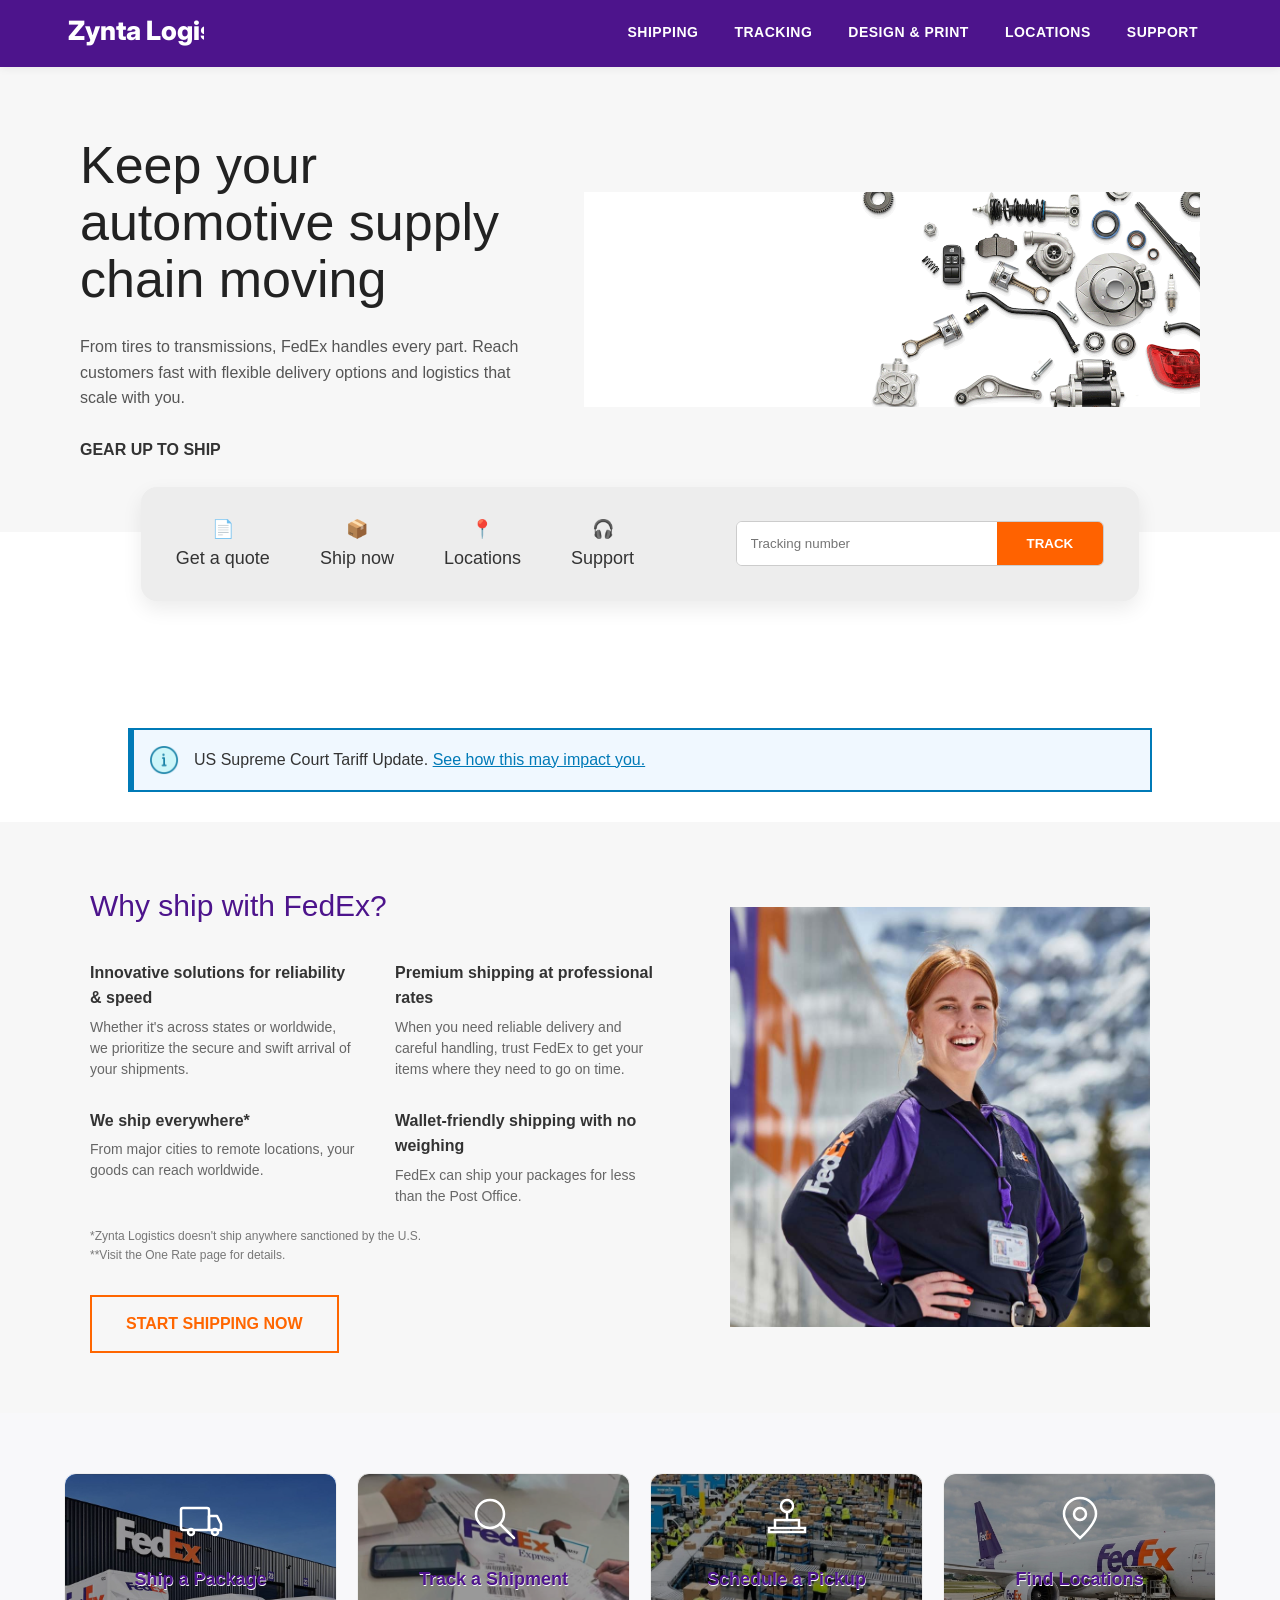
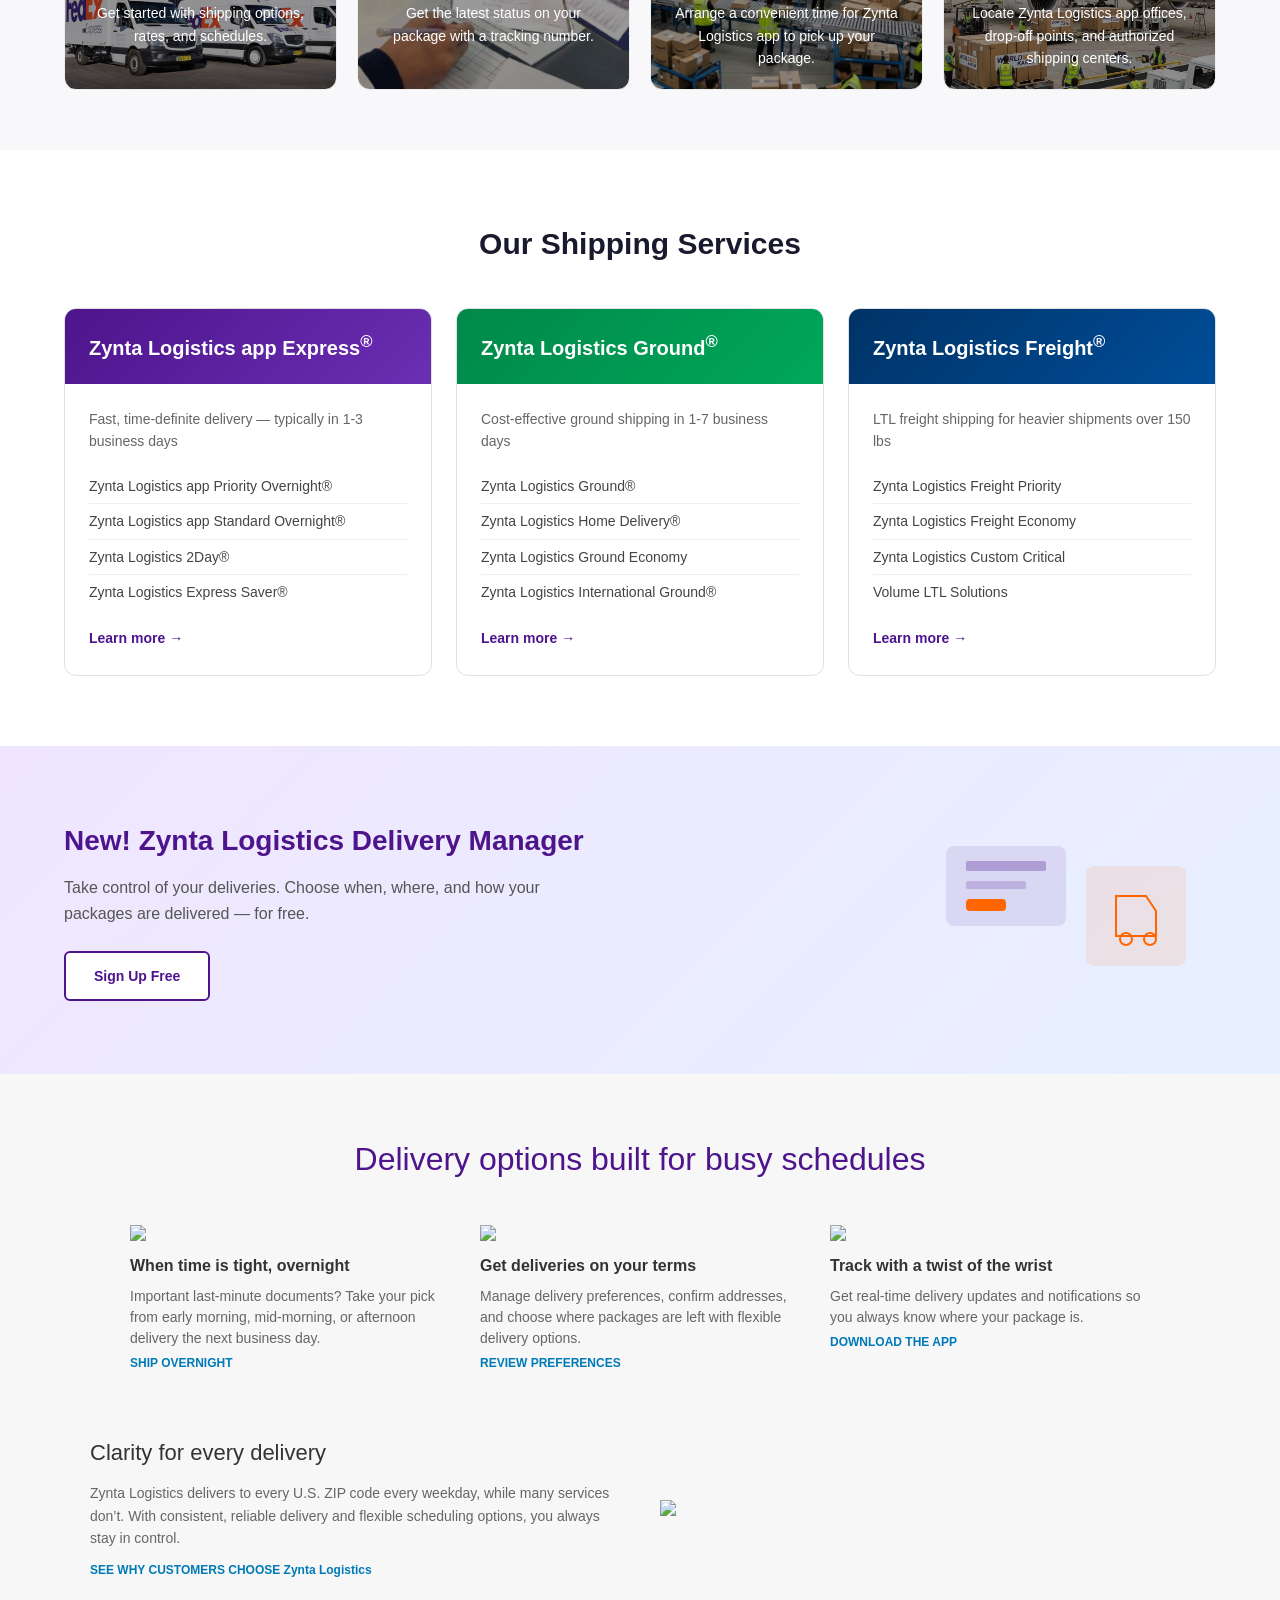
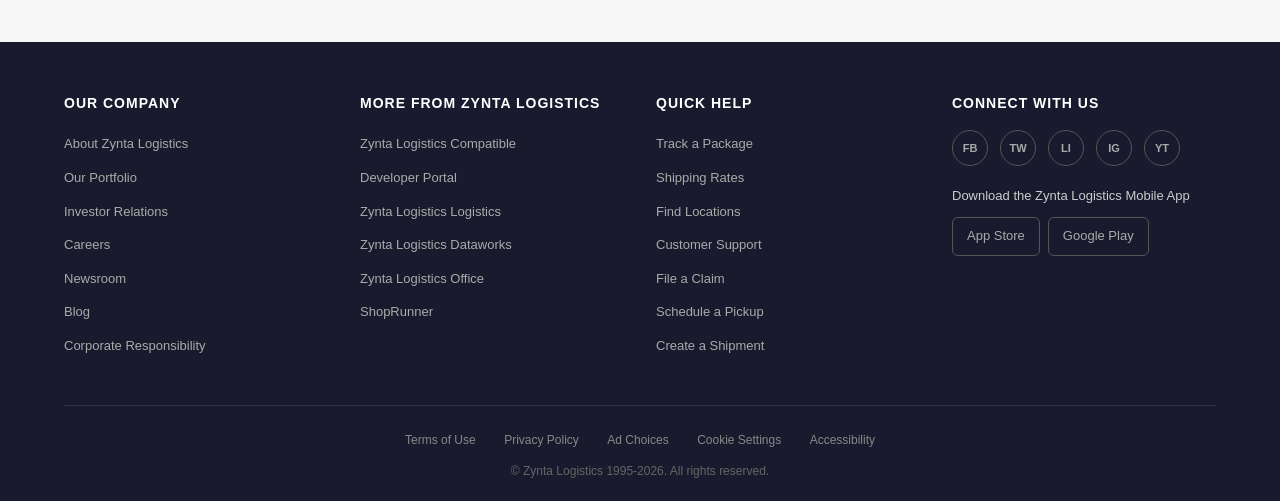
==== commit 2e621b41: "Update index.html" ====
--- a/index.html
+++ b/index.html
@@ -3,7 +3,7 @@
 <head>
   <meta charset="UTF-8">
   <meta name="viewport" content="width=device-width, initial-scale=1.0">
-  <title>ZyntaShip | International Delivery Platform</title>
+  <title>Zynta Logistics | International Delivery Platform</title>
   <link rel="preconnect" href="https://fonts.googleapis.com">
   <link href="https://fonts.googleapis.com/css2?family=Inter:wght@400;500;600;700;800&display=swap" rel="stylesheet">
   <link rel="stylesheet" href="/styles.css">
@@ -269,7 +269,7 @@
     <div class="container header-inner">
       <a href="/" class="logo">
         <svg viewBox="0 0 200 60" width="140" height="42">
-          <text x="5" y="42" font-family="Inter, sans-serif" font-weight="800" font-size="38" fill="#fff">ZyntaShip</text>
+          <text x="5" y="42" font-family="Inter, sans-serif" font-weight="800" font-size="38" fill="#fff">Zynta Logistics</text>
           <text x="69" y="42" font-family="Inter, sans-serif" font-weight="800" font-size="38" fill="#FF6600"></text>
         </svg>
       </a>
@@ -421,7 +421,7 @@
       </div>
 
       <div style="margin-top:20px; font-size:12px; color:#777;">
-        <div>*ZyntaShip doesn't ship anywhere sanctioned by the U.S.</div>
+        <div>*Zynta Logistics doesn't ship anywhere sanctioned by the U.S.</div>
         <div>**Visit the One Rate page for details.</div>
       </div>
 
@@ -443,7 +443,7 @@
     <!-- RIGHT SIDE (IMAGE) -->
     <div class="image-block" style="flex:1 1 420px; text-align:center; order:2;">
       <img src="POD_WhyShip6.jpg"
-           alt="ZyntaShip appworker"
+           alt="Zynta Logistics appworker"
            style="width:100%; max-width:420px; display:block; margin:0 auto;">
     </div>
 
@@ -553,7 +553,7 @@
           </svg>
         </div>
         <h3 style="position: relative; z-index:1;text-shadow: 0.5px 0.5px 0.5px #fff">Schedule a Pickup</h3>
-        <p style="position: relative; z-index:1;color:#fff">Arrange a convenient time for ZyntaShip app to pick up your package.</p>
+        <p style="position: relative; z-index:1;color:#fff">Arrange a convenient time for Zynta Logistics app to pick up your package.</p>
       </a>
 
       <!-- Find Locations -->
@@ -578,7 +578,7 @@
           </svg>
         </div>
         <h3 style="position: relative; z-index:1; text-shadow: 0.5px 0.5px 0.5px #fff">Find Locations</h3>
-        <p style="position: relative; z-index:1; color:#fff">Locate ZyntaShip app offices, drop-off points, and authorized shipping centers.</p>
+        <p style="position: relative; z-index:1; color:#fff">Locate Zynta Logistics app offices, drop-off points, and authorized shipping centers.</p>
       </a>
 
     </div>
@@ -592,44 +592,44 @@
       <div class="services-grid">
         <div class="service-card">
           <div class="service-header express">
-            <h3>ZyntaShip app Express<sup>&reg;</sup></h3>
+            <h3>Zynta Logistics app Express<sup>&reg;</sup></h3>
           </div>
           <div class="service-body">
             <p>Fast, time-definite delivery — typically in 1-3 business days</p>
             <ul>
-              <li>ZyntaShip app Priority Overnight&reg;</li>
-              <li>ZyntaShip app Standard Overnight&reg;</li>
-              <li>ZyntaShip 2Day&reg;</li>
-              <li>ZyntaShip Express Saver&reg;</li>
+              <li>Zynta Logistics app Priority Overnight&reg;</li>
+              <li>Zynta Logistics app Standard Overnight&reg;</li>
+              <li>Zynta Logistics 2Day&reg;</li>
+              <li>Zynta Logistics Express Saver&reg;</li>
             </ul>
             <a href="/shipping.html" class="service-link">Learn more &rarr;</a>
           </div>
         </div>
         <div class="service-card">
           <div class="service-header ground">
-            <h3>ZyntaShip Ground<sup>&reg;</sup></h3>
+            <h3>Zynta Logistics Ground<sup>&reg;</sup></h3>
           </div>
           <div class="service-body">
             <p>Cost-effective ground shipping in 1-7 business days</p>
             <ul>
-              <li>ZyntaShip Ground&reg;</li>
-              <li>ZyntaShip Home Delivery&reg;</li>
-              <li>ZyntaShip Ground Economy</li>
-              <li>ZyntaShip International Ground&reg;</li>
+              <li>Zynta Logistics Ground&reg;</li>
+              <li>Zynta Logistics Home Delivery&reg;</li>
+              <li>Zynta Logistics Ground Economy</li>
+              <li>Zynta Logistics International Ground&reg;</li>
             </ul>
             <a href="/shipping.html" class="service-link">Learn more &rarr;</a>
           </div>
         </div>
         <div class="service-card">
           <div class="service-header freight">
-            <h3>ZyntaShip Freight<sup>&reg;</sup></h3>
+            <h3>Zynta Logistics Freight<sup>&reg;</sup></h3>
           </div>
           <div class="service-body">
             <p>LTL freight shipping for heavier shipments over 150 lbs</p>
             <ul>
-              <li>ZyntaShip Freight Priority</li>
-              <li>ZyntaShip Freight Economy</li>
-              <li>ZyntaShip Custom Critical</li>
+              <li>Zynta Logistics Freight Priority</li>
+              <li>Zynta Logistics Freight Economy</li>
+              <li>Zynta Logistics Custom Critical</li>
               <li>Volume LTL Solutions</li>
             </ul>
             <a href="/shipping.html" class="service-link">Learn more &rarr;</a>
@@ -644,7 +644,7 @@
     <div class="container">
       <div class="promo-content">
         <div class="promo-text">
-          <h2>New! ZyntaShip Delivery Manager</h2>
+          <h2>New! Zynta Logistics Delivery Manager</h2>
           <p>Take control of your deliveries. Choose when, where, and how your packages are delivered — for free.</p>
           <a href="#" class="btn-secondary">Sign Up Free</a>
         </div>
@@ -755,7 +755,7 @@
         </h3>
 
         <p style="font-size:14px; color:#666; line-height:1.6;">
-          ZyntaShip delivers to every U.S. ZIP code every weekday, while many services don’t. 
+          Zynta Logistics delivers to every U.S. ZIP code every weekday, while many services don’t. 
           With consistent, reliable delivery and flexible scheduling options, you always stay in control.
         </p>
 
@@ -767,7 +767,7 @@
           font-weight:600;
           text-decoration:none;
         ">
-          SEE WHY CUSTOMERS CHOOSE ZyntaShip
+          SEE WHY CUSTOMERS CHOOSE Zynta Logistics
         </a>
 
       </div>
@@ -814,7 +814,7 @@
         <div class="footer-col">
           <h4>Our Company</h4>
           <ul>
-            <li><a href="#">About ZyntaShip</a></li>
+            <li><a href="#">About Zynta Logistics</a></li>
             <li><a href="#">Our Portfolio</a></li>
             <li><a href="#">Investor Relations</a></li>
             <li><a href="#">Careers</a></li>
@@ -824,13 +824,13 @@
           </ul>
         </div>
         <div class="footer-col">
-          <h4>More From ZyntaShip</h4>
+          <h4>More From Zynta Logistics</h4>
           <ul>
-            <li><a href="#">ZyntaShip Compatible</a></li>
+            <li><a href="#">Zynta Logistics Compatible</a></li>
             <li><a href="#">Developer Portal</a></li>
-            <li><a href="#">ZyntaShip Logistics</a></li>
-            <li><a href="#">ZyntaShip Dataworks</a></li>
-            <li><a href="#">ZyntaShip Office</a></li>
+            <li><a href="#">Zynta Logistics Logistics</a></li>
+            <li><a href="#">Zynta Logistics Dataworks</a></li>
+            <li><a href="#">Zynta Logistics Office</a></li>
             <li><a href="#">ShopRunner</a></li>
           </ul>
         </div>
@@ -856,7 +856,7 @@
             <a href="#" aria-label="YouTube">YT</a>
           </div>
           <div class="footer-app">
-            <p>Download the ZyntaShip Mobile App</p>
+            <p>Download the Zynta Logistics Mobile App</p>
             <div class="app-badges">
               <a href="#" class="app-badge">App Store</a>
               <a href="#" class="app-badge">Google Play</a>
@@ -872,7 +872,7 @@
           <a href="#">Cookie Settings</a>
           <a href="#">Accessibility</a>
         </div>
-        <p>&copy; ZyntaShip 1995-2026. All rights reserved.</p>
+        <p>&copy; Zynta Logistics 1995-2026. All rights reserved.</p>
       </div>
     </div>
   </footer>
